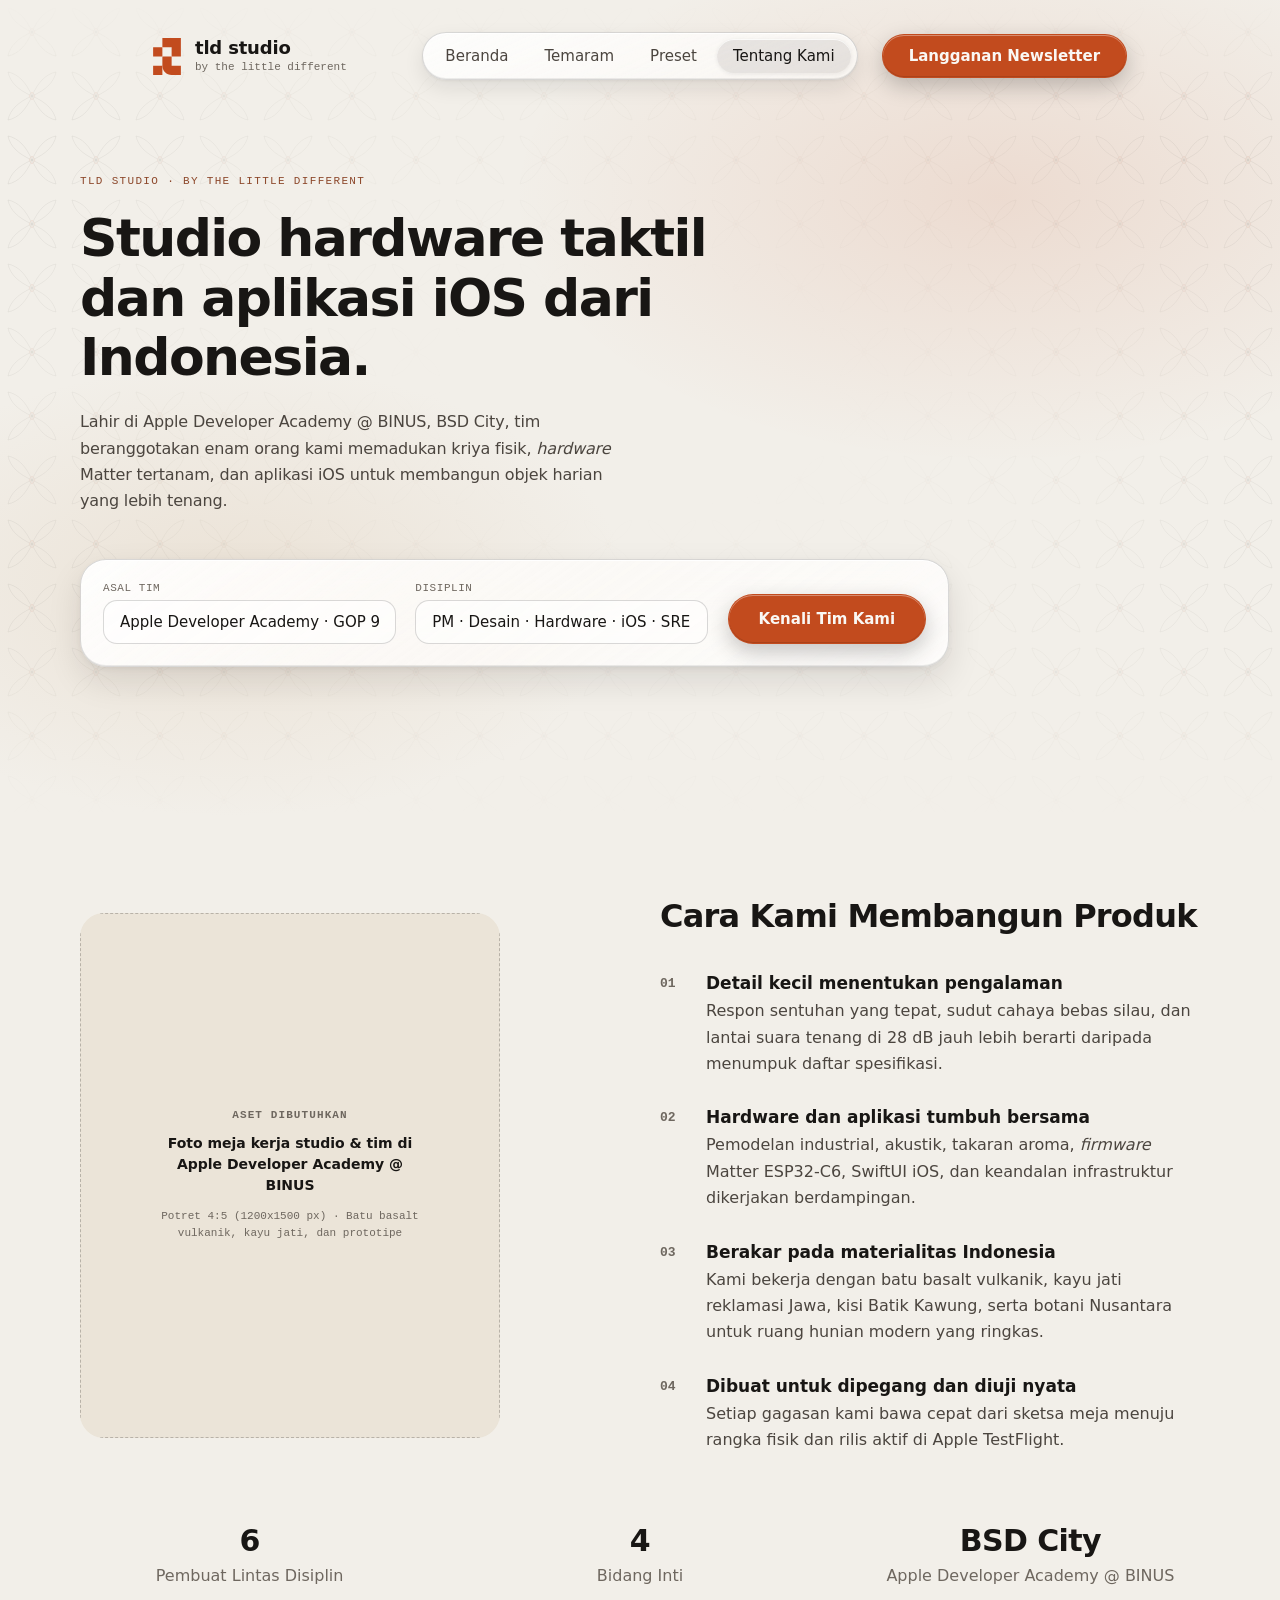
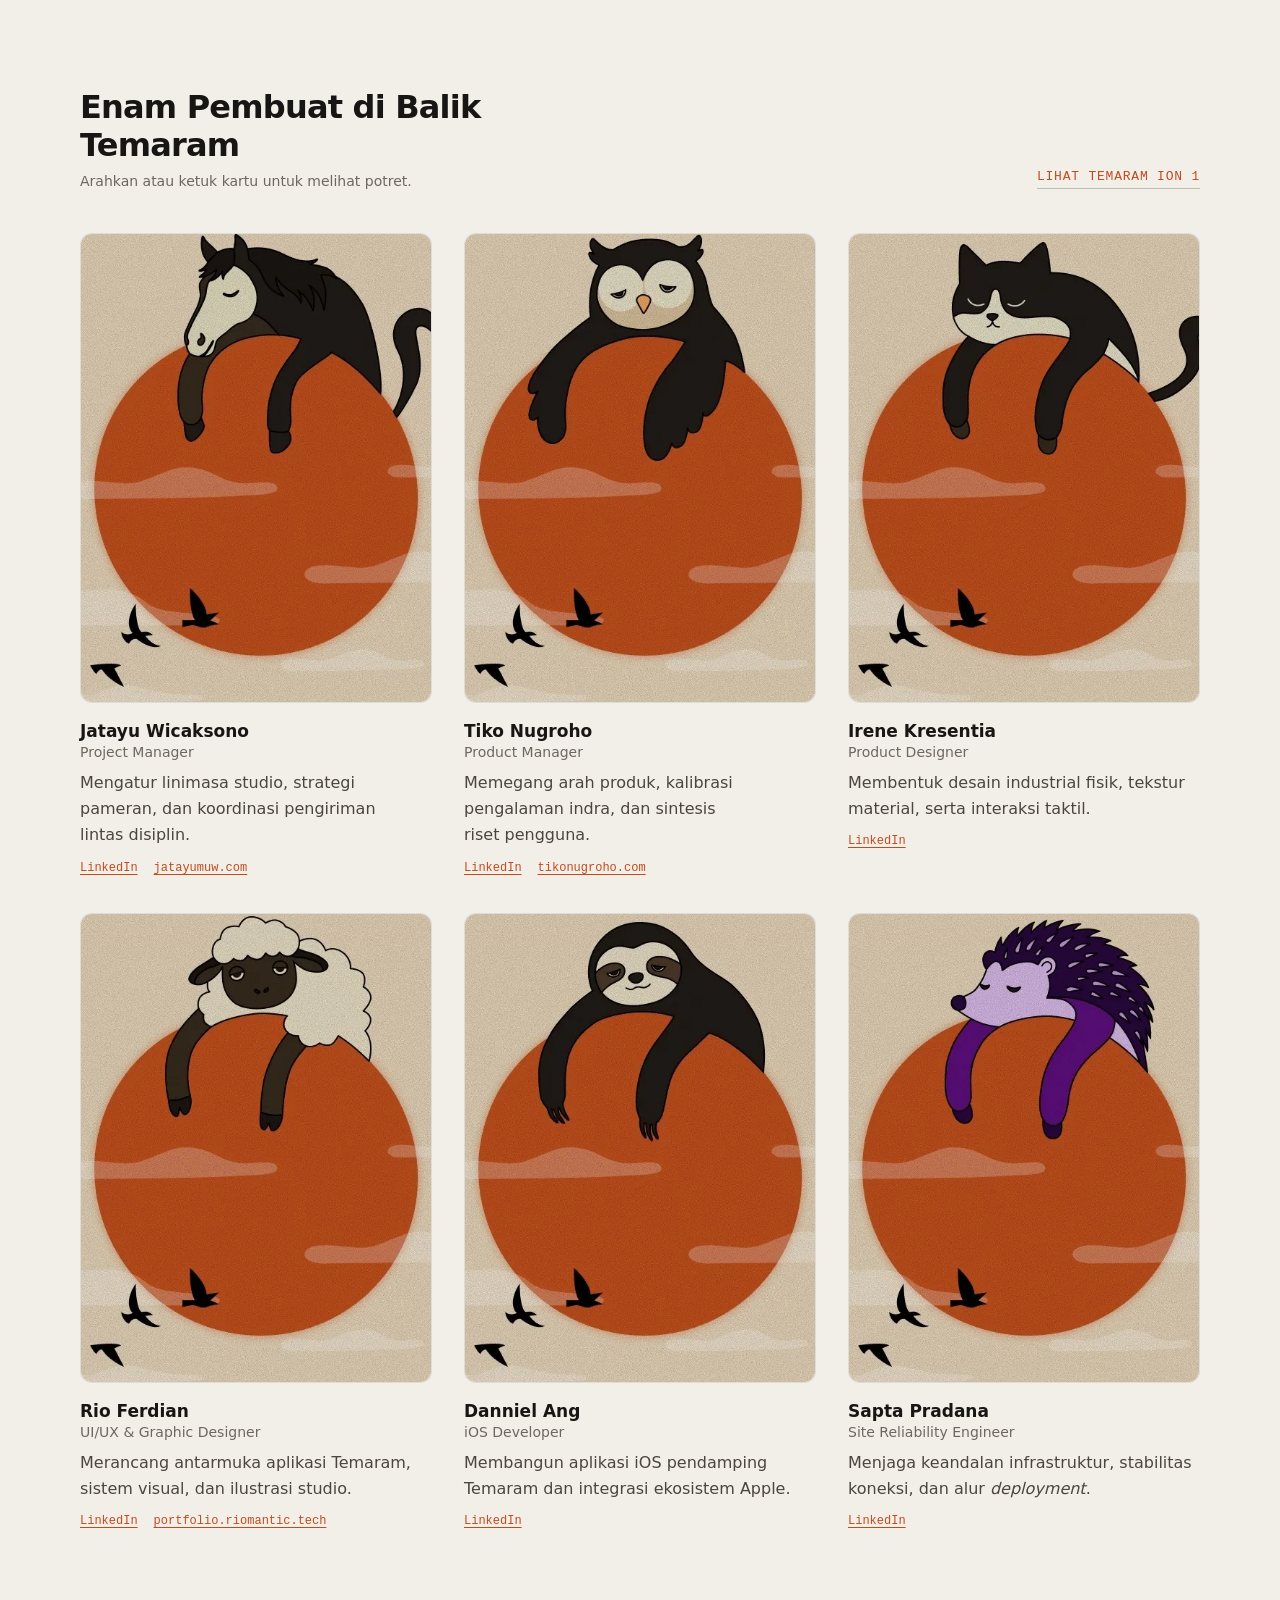
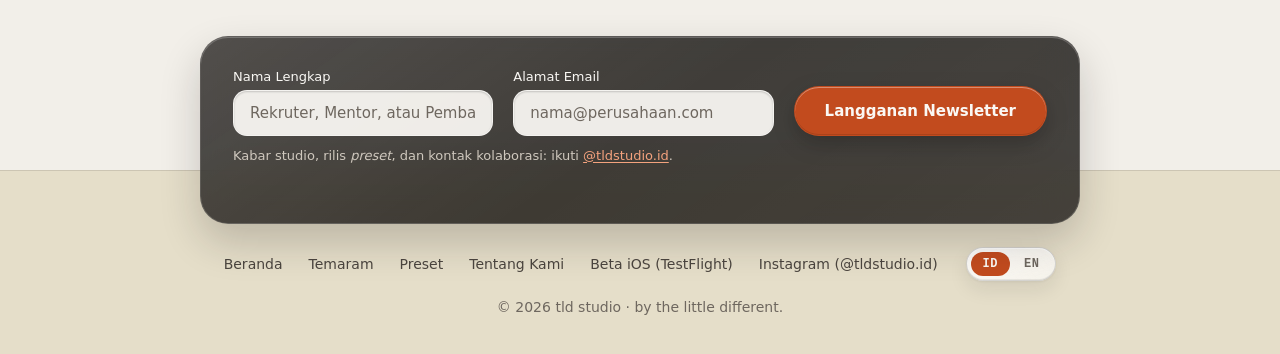
==== about.html @ e90ce7b5 "Optimize WebP assets, defer/lazy-load scripts, and slim dist" ====
<!DOCTYPE html>
<html lang="id">
<head>
  <meta charset="UTF-8">
  <meta name="viewport" content="width=device-width, initial-scale=1.0">
  <title>Tentang tld studio | by the little different</title>
  <meta name="description" content="Kenali enam pembuat lintas disiplin di balik tld studio dan Temaram ION 1 dari Apple Developer Academy @ BINUS, BSD City.">
  <meta name="theme-color" content="#F2EFE9">
  <link rel="icon" type="image/svg+xml" href="assets/favicon.svg">
  <meta property="og:type" content="website">
  <meta property="og:title" content="Tentang tld studio | by the little different">
  <meta property="og:description" content="Studio hardware taktil dan aplikasi iOS dari Indonesia yang memadukan kriya fisik dan perangkat Matter tertanam.">
  <meta property="og:image" content="https://tldstudio.id/assets/hero-desk-night.jpg">
  <meta name="twitter:card" content="summary_large_image">
  <link rel="stylesheet" href="styles.css">
</head>
<body class="theme-studio" data-page="about" data-i18n-title="meta.title.about">
  <a class="skip-link" href="#main-content" data-i18n="nav.skip">Langsung ke konten</a>
  <header class="site-hero">
    <nav class="site-nav" data-site-nav aria-label="Navigasi utama">
      <a href="index.html" class="brand-lockup">
        <svg class="brand-mark-svg" viewBox="0 0 36 48" width="28" height="37" fill="currentColor" aria-hidden="true">
          <path d="M12 0h24v24H24V12H12V0Z"/>
          <rect x="0" y="12" width="12" height="12"/>
          <rect x="0" y="36" width="12" height="12"/>
          <path d="M12 24h12v12h12v12H24c-6.627 0-12-5.373-12-12V24Z"/>
        </svg>
        <span class="brand-text">
          <span class="brand-name">tld studio</span>
          <span class="brand-sub">by the little different</span>
        </span>
      </a>

      <ul id="primary-menu" class="nav-links">
        <li><a href="index.html" data-i18n="nav.home">Beranda</a></li>
        <li><a href="temaram.html" data-i18n="nav.temaram">Temaram</a></li>
        <li><a href="presets.html" data-i18n="nav.presets">Preset</a></li>
        <li><a href="about.html" class="is-active" aria-current="page" data-i18n="nav.about">Tentang Kami</a></li>
        <li class="nav-mobile-extras">
          <a href="#newsletter" class="btn-cta" data-i18n="nav.cta">Langganan Newsletter</a>
          <div class="lang-switch" role="group" aria-label="Language switcher">
            <button type="button" class="lang-btn" data-lang-btn="id" aria-pressed="true">ID</button>
            <button type="button" class="lang-btn" data-lang-btn="en" aria-pressed="false">EN</button>
          </div>
        </li>
      </ul>

      <div class="nav-right">
        <button type="button" class="nav-toggle" data-nav-toggle aria-expanded="false" aria-controls="primary-menu" data-i18n="nav.menu">Menu</button>
        <a href="#newsletter" class="btn-cta nav-cta" data-i18n="nav.cta">Langganan Newsletter</a>
      </div>
    </nav>

    <section class="hero-body">
      <div class="hero-kicker-row">
        <span class="eyebrow-pill" data-i18n="about.eyebrow">TLD STUDIO · BY THE LITTLE DIFFERENT</span>
      </div>
      <h1 class="hero-title" data-i18n="about.heroTitle">Studio hardware taktil dan aplikasi iOS dari Indonesia.</h1>
      <p class="hero-lead" data-i18n-html="about.heroLeadHtml">Lahir di Apple Developer Academy @ BINUS, BSD City, tim beranggotakan enam orang kami memadukan kriya fisik, <em>hardware</em> Matter tertanam, dan aplikasi iOS untuk membangun objek harian yang lebih tenang.</p>

      <div class="floating-bar" aria-label="Ringkasan asal tim studio">
        <div class="floating-slot">
          <span class="slot-label" data-i18n="about.slot1Label">Asal Tim</span>
          <div class="slot-box" data-i18n="about.slot1Value">Apple Developer Academy · GOP 9</div>
        </div>
        <div class="floating-slot">
          <span class="slot-label" data-i18n="about.slot2Label">Disiplin</span>
          <div class="slot-box" data-i18n="about.slot2Value">PM · Desain · Hardware · iOS · SRE</div>
        </div>
        <a href="#team" class="btn-cta btn-cta-lg" data-i18n="about.heroCta">Kenali Tim Kami</a>
      </div>
    </section>
  </header>

  <main id="main-content" tabindex="-1">
    <section id="studio-story" class="features-section">
      <div class="features-inner">
        <div class="feature-media">
          <div class="feature-frame">
            <div class="asset-slot">
              <span class="asset-badge" data-i18n="asset.neededBadge">ASET DIBUTUHKAN</span>
              <p class="asset-title" data-i18n="asset.aboutStudioTitle">Foto meja kerja studio &amp; tim di Apple Developer Academy @ BINUS</p>
              <p class="asset-spec" data-i18n="asset.aboutStudioSpec">Potret 4:5 (1200x1500 px) · Batu basalt vulkanik, kayu jati, dan prototipe</p>
            </div>
          </div>
        </div>

        <div class="feature-list">
          <h2 class="section-heading" data-i18n="about.storyHeading">Cara Kami Membangun Produk</h2>
          <div class="numbered-list">
            <div class="numbered-item">
              <div class="item-num">01</div>
              <div class="item-copy">
                <h3 data-i18n="about.num1Title">Detail kecil menentukan pengalaman</h3>
                <p data-i18n-html="about.num1BodyHtml">Respon sentuhan yang tepat, sudut cahaya bebas silau, dan lantai suara tenang di 28&nbsp;dB jauh lebih berarti daripada menumpuk daftar spesifikasi.</p>
              </div>
            </div>

            <div class="numbered-item">
              <div class="item-num">02</div>
              <div class="item-copy">
                <h3 data-i18n="about.num2Title">Hardware dan aplikasi tumbuh bersama</h3>
                <p data-i18n-html="about.num2BodyHtml">Pemodelan industrial, akustik, takaran aroma, <em>firmware</em> Matter ESP32-C6, SwiftUI iOS, dan keandalan infrastruktur dikerjakan berdampingan.</p>
              </div>
            </div>

            <div class="numbered-item">
              <div class="item-num">03</div>
              <div class="item-copy">
                <h3 data-i18n="about.num3Title">Berakar pada materialitas Indonesia</h3>
                <p data-i18n="about.num3Body">Kami bekerja dengan batu basalt vulkanik, kayu jati reklamasi Jawa, kisi Batik Kawung, serta botani Nusantara untuk ruang hunian modern yang ringkas.</p>
              </div>
            </div>

            <div class="numbered-item">
              <div class="item-num">04</div>
              <div class="item-copy">
                <h3 data-i18n="about.num4Title">Dibuat untuk dipegang dan diuji nyata</h3>
                <p data-i18n-html="about.num4BodyHtml">Setiap gagasan kami bawa cepat dari sketsa meja menuju rangka fisik dan rilis aktif di Apple TestFlight.</p>
              </div>
            </div>
          </div>
        </div>
      </div>

      <div class="stats-strip" aria-label="Komposisi studio">
        <div class="stat-item">
          <p class="stat-value" data-i18n="about.stat1Value">6</p>
          <p class="stat-label" data-i18n="about.stat1Label">Pembuat Lintas Disiplin</p>
        </div>
        <div class="stat-item">
          <p class="stat-value" data-i18n="about.stat2Value">4</p>
          <p class="stat-label" data-i18n="about.stat2Label">Bidang Inti</p>
        </div>
        <div class="stat-item">
          <p class="stat-value" data-i18n="about.stat3Value">BSD City</p>
          <p class="stat-label" data-i18n="about.stat3Label">Apple Developer Academy @ BINUS</p>
        </div>
      </div>
    </section>

    <section id="team" class="team-section">
      <div class="section-header">
        <div>
          <h2 class="section-heading" data-i18n="about.teamHeading">Enam Pembuat di Balik Temaram</h2>
          <p class="section-sub" data-i18n="about.teamSub">Arahkan atau ketuk kartu untuk melihat potret.</p>
        </div>
        <a href="temaram.html" class="section-action" data-i18n="about.teamAction">Lihat Temaram ION 1</a>
      </div>

      <div class="team-grid">
        <article class="hi-card maker-card" data-maker-card>
          <div class="card-media maker-media" tabindex="0" role="button" aria-label="Jatayu Wicaksono portrait toggle">
            <img class="maker-animal" src="assets/team-jatayu-animal-w.webp" alt="Ilustrasi kuda tidur untuk Jatayu Wicaksono" width="532" height="646" loading="lazy" decoding="async">
            <img class="maker-portrait" src="assets/team-jatayu-portrait-w.webp" alt="Potret ilustrasi Jatayu Wicaksono" width="532" height="747" loading="lazy" decoding="async">
          </div>
          <div class="card-meta">
            <div>
              <h3 class="card-title">Jatayu Wicaksono</h3>
              <p class="card-subtitle" data-i18n="about.maker1Role">Project Manager</p>
            </div>
          </div>
          <p class="card-desc" data-i18n="about.maker1Desc">Mengatur linimasa studio, strategi pameran, dan koordinasi pengiriman lintas disiplin.</p>
          <div class="card-links">
            <a href="https://linkedin.com/in/jatayumuw" target="_blank" rel="noopener noreferrer">LinkedIn</a>
            <a href="https://jatayumuw.com" target="_blank" rel="noopener noreferrer">jatayumuw.com</a>
          </div>
        </article>

        <article class="hi-card maker-card" data-maker-card>
          <div class="card-media maker-media" tabindex="0" role="button" aria-label="Tiko Nugroho portrait toggle">
            <img class="maker-animal" src="assets/team-tiko-animal-w.webp" alt="Ilustrasi burung hantu tidur untuk Tiko Nugroho" width="532" height="646" loading="lazy" decoding="async">
            <img class="maker-portrait" src="assets/team-tiko-portrait-w.webp" alt="Potret ilustrasi Tiko Nugroho" width="532" height="747" loading="lazy" decoding="async">
          </div>
          <div class="card-meta">
            <div>
              <h3 class="card-title">Tiko Nugroho</h3>
              <p class="card-subtitle" data-i18n="about.maker2Role">Product Manager</p>
            </div>
          </div>
          <p class="card-desc" data-i18n="about.maker2Desc">Memegang arah produk, kalibrasi pengalaman indra, dan sintesis riset pengguna.</p>
          <div class="card-links">
            <a href="https://linkedin.com/in/tiko-nugroho" target="_blank" rel="noopener noreferrer">LinkedIn</a>
            <a href="https://tikonugroho.com" target="_blank" rel="noopener noreferrer">tikonugroho.com</a>
          </div>
        </article>

        <article class="hi-card maker-card" data-maker-card>
          <div class="card-media maker-media" tabindex="0" role="button" aria-label="Irene Kresentia portrait toggle">
            <img class="maker-animal" src="assets/team-irene-animal-w.webp" alt="Ilustrasi kucing tidur untuk Irene Kresentia" width="532" height="646" loading="lazy" decoding="async">
            <img class="maker-portrait" src="assets/team-irene-portrait-w.webp" alt="Potret ilustrasi Irene Kresentia" width="532" height="747" loading="lazy" decoding="async">
          </div>
          <div class="card-meta">
            <div>
              <h3 class="card-title">Irene Kresentia</h3>
              <p class="card-subtitle" data-i18n="about.maker3Role">Product Designer</p>
            </div>
          </div>
          <p class="card-desc" data-i18n="about.maker3Desc">Membentuk desain industrial fisik, tekstur material, serta interaksi taktil.</p>
          <div class="card-links">
            <a href="https://www.linkedin.com/in/irenekresentia/" target="_blank" rel="noopener noreferrer">LinkedIn</a>
          </div>
        </article>

        <article class="hi-card maker-card" data-maker-card>
          <div class="card-media maker-media" tabindex="0" role="button" aria-label="Rio Ferdian portrait toggle">
            <img class="maker-animal" src="assets/team-rio-animal-w.webp" alt="Ilustrasi domba tidur untuk Rio Ferdian" width="532" height="646" loading="lazy" decoding="async">
            <img class="maker-portrait" src="assets/team-rio-portrait-w.webp" alt="Potret ilustrasi Rio Ferdian" width="532" height="747" loading="lazy" decoding="async">
          </div>
          <div class="card-meta">
            <div>
              <h3 class="card-title">Rio Ferdian</h3>
              <p class="card-subtitle" data-i18n="about.maker4Role">UI/UX &amp; Graphic Designer</p>
            </div>
          </div>
          <p class="card-desc" data-i18n="about.maker4Desc">Merancang antarmuka aplikasi Temaram, sistem visual, dan ilustrasi studio.</p>
          <div class="card-links">
            <a href="https://linkedin.com/in/rioardiferdian" target="_blank" rel="noopener noreferrer">LinkedIn</a>
            <a href="https://portfolio.riomantic.tech" target="_blank" rel="noopener noreferrer">portfolio.riomantic.tech</a>
          </div>
        </article>

        <article class="hi-card maker-card" data-maker-card>
          <div class="card-media maker-media" tabindex="0" role="button" aria-label="Danniel Ang portrait toggle">
            <img class="maker-animal" src="assets/team-danniel-animal-w.webp" alt="Ilustrasi sloth tidur untuk Danniel Ang" width="532" height="646" loading="lazy" decoding="async">
            <img class="maker-portrait" src="assets/team-danniel-portrait-w.webp" alt="Potret ilustrasi Danniel Ang" width="532" height="747" loading="lazy" decoding="async">
          </div>
          <div class="card-meta">
            <div>
              <h3 class="card-title">Danniel Ang</h3>
              <p class="card-subtitle" data-i18n="about.maker5Role">iOS Developer</p>
            </div>
          </div>
          <p class="card-desc" data-i18n="about.maker5Desc">Membangun aplikasi iOS pendamping Temaram dan integrasi ekosistem Apple.</p>
          <div class="card-links">
            <a href="https://www.linkedin.com/in/danniel-ang-47684b277/" target="_blank" rel="noopener noreferrer">LinkedIn</a>
          </div>
        </article>

        <article class="hi-card maker-card" data-maker-card>
          <div class="card-media maker-media" tabindex="0" role="button" aria-label="Sapta Pradana portrait toggle">
            <img class="maker-animal" src="assets/team-sapta-animal-w.webp" alt="Ilustrasi landak tidur untuk Sapta Pradana" width="532" height="646" loading="lazy" decoding="async">
            <img class="maker-portrait" src="assets/team-sapta-portrait-w.webp" alt="Potret ilustrasi Sapta Pradana" width="532" height="747" loading="lazy" decoding="async">
          </div>
          <div class="card-meta">
            <div>
              <h3 class="card-title">Sapta Pradana</h3>
              <p class="card-subtitle" data-i18n="about.maker6Role">Site Reliability Engineer</p>
            </div>
          </div>
          <p class="card-desc" data-i18n-html="about.maker6DescHtml">Menjaga keandalan infrastruktur, stabilitas koneksi, dan alur <em>deployment</em>.</p>
          <div class="card-links">
            <a href="https://www.linkedin.com/in/saptapradana/" target="_blank" rel="noopener noreferrer">LinkedIn</a>
          </div>
        </article>
      </div>
    </section>
  </main>

  <footer id="newsletter" class="site-footer">
    <div class="footer-float-wrap">
      <div class="footer-form-card">
        <form class="footer-form" data-newsletter-form>
          <div class="form-field">
            <label for="about-fullname" data-i18n="footer.nameLabel">Nama Lengkap</label>
            <input type="text" id="about-fullname" name="fullname" placeholder="Rekruter, Mentor, atau Pembaca" data-i18n-placeholder="footer.studioNamePlaceholder" autocomplete="name">
          </div>
          <div class="form-field">
            <label for="about-email" data-i18n="footer.emailLabel">Alamat Email</label>
            <input type="email" id="about-email" name="email" placeholder="nama@perusahaan.com" data-i18n-placeholder="footer.studioEmailPlaceholder" autocomplete="email">
          </div>
          <button type="submit" class="btn-cta footer-submit" data-i18n="footer.submitNewsletter">Langganan Newsletter</button>
        </form>
        <p class="form-note" data-i18n-html="footer.noteStudioHtml">Kabar studio, rilis <em>preset</em>, dan kontak kolaborasi: ikuti <a href="https://www.instagram.com/tldstudio.id/" target="_blank" rel="noopener noreferrer">@tldstudio.id</a>.</p>
        <p class="form-status" data-form-status role="status" aria-live="polite"></p>
      </div>
    </div>

    <div class="footer-base">
      <div class="footer-utility">
        <ul class="footer-links">
          <li><a href="index.html" data-i18n="footer.linkHome">Beranda</a></li>
          <li><a href="temaram.html" data-i18n="footer.linkTemaram">Temaram</a></li>
          <li><a href="presets.html" data-i18n="footer.linkPresets">Preset</a></li>
          <li><a href="about.html" data-i18n="footer.linkAbout">Tentang Kami</a></li>
          <li><a href="https://testflight.apple.com/join/dyy841pX" target="_blank" rel="noopener noreferrer" data-i18n="footer.linkBeta">Beta iOS (TestFlight)</a></li>
          <li><a href="https://www.instagram.com/tldstudio.id/" target="_blank" rel="noopener noreferrer" data-i18n="footer.linkIg">Instagram (@tldstudio.id)</a></li>
        </ul>
        <div class="lang-switch" role="group" aria-label="Language switcher">
          <button type="button" class="lang-btn" data-lang-btn="id" aria-pressed="true">ID</button>
          <button type="button" class="lang-btn" data-lang-btn="en" aria-pressed="false">EN</button>
        </div>
      </div>
      <p class="footer-copy" data-i18n="footer.copy">&copy; 2026 tld studio &middot; by the little different.</p>
    </div>
  </footer>

  <script src="i18n.js" defer></script>
  <script src="main.js" defer></script>
</body>
</html>
---- styles.css ----
:root {
  --font-sans: -apple-system, BlinkMacSystemFont, 'SF Pro Text', 'SF Pro', system-ui, 'Helvetica Neue', 'Segoe UI', sans-serif;
  --font-display: -apple-system, BlinkMacSystemFont, 'SF Pro Display', 'SF Pro', system-ui, 'Helvetica Neue', 'Segoe UI', sans-serif;
  --font-mono: ui-monospace, 'SF Mono', SFMono-Regular, Menlo, Monaco, Consolas, monospace;
  --gutter: clamp(20px, 6.25vw, 90px);
  --section-gap: clamp(56px, 6.5vw, 96px);
  --block-gap: clamp(28px, 3.5vw, 48px);
  /* Standardized pointed 4-lobe Batik Kawung SVG tile with center diamond isen-isen */
  --kawung-tile-dark: url("data:image/svg+xml,%3Csvg xmlns='http://www.w3.org/2000/svg' width='64' height='64' viewBox='0 0 64 64'%3E%3Cg fill='none' stroke='%239987EF' stroke-opacity='0.09' stroke-width='1'%3E%3Cpath d='M32 32 C38 18 46 10 56 8 C54 18 46 26 32 32 Z'/%3E%3Cpath d='M32 32 C18 26 10 18 8 8 C18 10 26 18 32 32 Z'/%3E%3Cpath d='M32 32 C26 46 18 54 8 56 C10 46 18 38 32 32 Z'/%3E%3Cpath d='M32 32 C46 38 54 46 56 56 C46 54 38 46 32 32 Z'/%3E%3Cpath stroke='%23E08A3C' stroke-opacity='0.13' d='M32 28 L35 32 L32 36 L29 32 Z'/%3E%3C/g%3E%3C/svg%3E");
  --kawung-tile-paper: url("data:image/svg+xml,%3Csvg xmlns='http://www.w3.org/2000/svg' width='64' height='64' viewBox='0 0 64 64'%3E%3Cg fill='none' stroke='%23181614' stroke-opacity='0.07' stroke-width='1'%3E%3Cpath d='M32 32 C38 18 46 10 56 8 C54 18 46 26 32 32 Z'/%3E%3Cpath d='M32 32 C18 26 10 18 8 8 C18 10 26 18 32 32 Z'/%3E%3Cpath d='M32 32 C26 46 18 54 8 56 C10 46 18 38 32 32 Z'/%3E%3Cpath d='M32 32 C46 38 54 46 56 56 C46 54 38 46 32 32 Z'/%3E%3Cpath stroke='%23C24B1E' stroke-opacity='0.11' d='M32 28 L35 32 L32 36 L29 32 Z'/%3E%3C/g%3E%3C/svg%3E");
  --select-chevron-dark: url("data:image/svg+xml,%3Csvg xmlns='http://www.w3.org/2000/svg' width='16' height='16' viewBox='0 0 16 16' fill='none'%3E%3Cpath d='M4 6l4 4 4-4' stroke='%23B5B1AC' stroke-width='1.5' stroke-linecap='round' stroke-linejoin='round'/%3E%3C/svg%3E");
}

body.theme-night {
  --bg-page: #0F1117;
  --bg-elevated: #161822;
  --bg-subtle: #13151E;
  --bg-card: #1C1F2B;
  --bg-footer-base: #0B0D12;
  --bg-slot-fill: #12141C;
  --border-hairline: rgba(240, 230, 220, 0.10);
  --border-strong: rgba(240, 230, 220, 0.20);
  --ink-primary: #F0E6DC;
  --ink-secondary: #B5B1AC;
  --ink-muted: #8A8785;
  --accent: #9987EF;
  --accent-hover: #AEA0F0;
  --accent-ink: #0F1117;
  --accent-tint: #181333;
  --amber: #E08A3C;
  --amber-ink: #14100E;
  --kawung-tile: var(--kawung-tile-dark);
  --glass-bg: linear-gradient(145deg, rgba(255, 255, 255, 0.085) 0%, rgba(255, 255, 255, 0.025) 50%, rgba(255, 255, 255, 0.055) 100%), rgba(22, 24, 34, 0.62);
  --glass-bg-card: linear-gradient(145deg, rgba(255, 255, 255, 0.09) 0%, rgba(255, 255, 255, 0.025) 50%, rgba(255, 255, 255, 0.055) 100%), rgba(22, 24, 34, 0.70);
  --glass-bg-subtle: linear-gradient(155deg, rgba(255, 255, 255, 0.075) 0%, rgba(255, 255, 255, 0.02) 100%), rgba(18, 20, 28, 0.54);
  --glass-well-bg: rgba(255, 255, 255, 0.055);
  --glass-active-pill: rgba(255, 255, 255, 0.13);
  --glass-border: rgba(255, 255, 255, 0.15);
  --glass-border-strong: rgba(255, 255, 255, 0.24);
  --glass-shadow: 0 16px 38px rgba(0, 0, 0, 0.34), inset 0 1px 0 rgba(255, 255, 255, 0.24), inset 0 -1px 0 rgba(255, 255, 255, 0.06);
  --glass-pill-shadow: 0 8px 22px rgba(0, 0, 0, 0.24), inset 0 1px 0 rgba(255, 255, 255, 0.26), inset 0 -1px 0 rgba(255, 255, 255, 0.06);
  --glass-blur: blur(22px) saturate(180%);
}

body.theme-studio {
  --bg-page: #F2EFE9;
  --bg-elevated: #FAF8F4;
  --bg-subtle: #E9E3D8;
  --bg-card: #FAF8F4;
  --bg-footer-base: #E5DEC9;
  --bg-slot-fill: #EBE4D8;
  --border-hairline: rgba(24, 22, 20, 0.12);
  --border-strong: rgba(24, 22, 20, 0.24);
  --ink-primary: #181614;
  --ink-secondary: #4B453F;
  --ink-muted: #6E675F;
  --accent: #C24B1E;
  --accent-hover: #A63D16;
  --accent-ink: #FAF8F4;
  --accent-tint: rgba(194, 75, 30, 0.10);
  --amber: #C24B1E;
  --amber-ink: #FAF8F4;
  --kawung-tile: var(--kawung-tile-paper);
  --glass-bg: linear-gradient(145deg, rgba(255, 255, 255, 0.86) 0%, rgba(255, 255, 255, 0.44) 55%, rgba(255, 255, 255, 0.68) 100%), rgba(250, 248, 244, 0.64);
  --glass-bg-card: linear-gradient(145deg, rgba(255, 255, 255, 0.11) 0%, rgba(255, 255, 255, 0.02) 50%, rgba(255, 255, 255, 0.055) 100%), rgba(24, 22, 20, 0.84);
  --glass-bg-subtle: linear-gradient(155deg, rgba(255, 255, 255, 0.82) 0%, rgba(255, 255, 255, 0.42) 100%), rgba(246, 243, 237, 0.62);
  --glass-well-bg: rgba(255, 255, 255, 0.56);
  --glass-active-pill: rgba(24, 22, 20, 0.085);
  --glass-border: rgba(24, 22, 20, 0.16);
  --glass-border-strong: rgba(24, 22, 20, 0.22);
  --glass-shadow: 0 14px 34px rgba(24, 22, 20, 0.11), 0 2px 6px rgba(24, 22, 20, 0.06), inset 0 1px 0 rgba(255, 255, 255, 0.96), inset 0 -1px 0 rgba(24, 22, 20, 0.08);
  --glass-pill-shadow: 0 8px 20px rgba(24, 22, 20, 0.09), 0 1px 3px rgba(24, 22, 20, 0.06), inset 0 1px 0 rgba(255, 255, 255, 0.94), inset 0 -1px 0 rgba(24, 22, 20, 0.07);
  --glass-blur: blur(22px) saturate(170%);
}

body.theme-night[data-page="presets"] {
  --bg-page: #0B0B0D;
  --bg-elevated: #121215;
  --bg-subtle: #0B0B0D;
  --bg-card: #141418;
  --bg-footer-base: #0B0B0D;
  --bg-slot-fill: #141418;
  --border-hairline: rgba(239, 232, 222, 0.09);
  --border-strong: rgba(239, 232, 222, 0.18);
  --ink-primary: #F2ECE4;
  --ink-secondary: #A9A39A;
  --ink-muted: #76716A;
  --accent: #EFE8DE;
  --accent-hover: #DFD5C7;
  --accent-ink: #0B0B0D;
  --accent-tint: rgba(239, 232, 222, 0.06);
  --amber: #E09648;
  --glass-bg: linear-gradient(145deg, rgba(255, 255, 255, 0.075) 0%, rgba(255, 255, 255, 0.02) 50%, rgba(255, 255, 255, 0.045) 100%), rgba(18, 18, 21, 0.60);
  --glass-bg-card: linear-gradient(145deg, rgba(255, 255, 255, 0.08) 0%, rgba(255, 255, 255, 0.02) 50%, rgba(255, 255, 255, 0.045) 100%), rgba(18, 18, 21, 0.68);
  --glass-bg-subtle: linear-gradient(155deg, rgba(255, 255, 255, 0.065) 0%, rgba(255, 255, 255, 0.015) 100%), rgba(20, 20, 24, 0.54);
  --glass-well-bg: rgba(255, 255, 255, 0.05);
  --glass-active-pill: rgba(239, 232, 222, 0.13);
  --glass-border: rgba(239, 232, 222, 0.15);
  --glass-border-strong: rgba(239, 232, 222, 0.24);
}

*,
*::before,
*::after {
  box-sizing: border-box;
}

html {
  scroll-behavior: smooth;
}

body {
  margin: 0;
  font-family: var(--font-sans);
  color: var(--ink-primary);
  background-color: var(--bg-page);
  -webkit-font-smoothing: antialiased;
  overflow-x: hidden;
}

a {
  color: inherit;
}

img {
  max-width: 100%;
  display: block;
}

.sr-only {
  position: absolute;
  width: 1px;
  height: 1px;
  padding: 0;
  margin: -1px;
  overflow: hidden;
  clip: rect(0, 0, 0, 0);
  white-space: nowrap;
  border: 0;
}

.skip-link {
  position: fixed;
  left: -9999px;
  top: 14px;
  z-index: 100;
  padding: 12px 20px;
  border-radius: 999px;
  background: var(--accent);
  color: var(--accent-ink);
  font-size: 14px;
  font-weight: 600;
  text-decoration: none;
  box-shadow: 0 8px 24px rgba(0, 0, 0, 0.35);
}

.skip-link:focus-visible {
  left: 14px;
}

a:focus-visible,
button:focus-visible,
input:focus-visible,
select:focus-visible,
[tabindex="0"]:focus-visible {
  outline: 2px solid var(--accent);
  outline-offset: 3px;
}

main:focus {
  outline: none;
}

.maker-media:focus-visible {
  outline: 2px solid var(--accent);
  outline-offset: 4px;
}

.bridge-card.is-studio-register a:focus-visible,
body.theme-night:not([data-page="presets"]) .footer-base a:focus-visible,
body.theme-night:not([data-page="presets"]) .footer-base button:focus-visible,
body.theme-night:not([data-page="presets"]) .footer-form-card button:focus-visible {
  outline-color: #C24B1E;
}

/* Header & Hero */
.site-hero {
  position: relative;
  width: 100%;
  min-height: min(100svh, 900px);
  display: flex;
  flex-direction: column;
  padding-bottom: clamp(48px, 6vw, 76px);
  background-color: var(--bg-page);
  color: var(--ink-primary);
  overflow: hidden;
}

body.theme-night[data-page="home"] .site-hero {
  background-image:
    linear-gradient(to bottom, rgba(15, 17, 23, 0) 68%, var(--bg-page) 100%),
    linear-gradient(100deg, rgba(15, 17, 23, 0.96) 0%, rgba(15, 17, 23, 0.86) 46%, rgba(15, 17, 23, 0.56) 100%),
    url('assets/hero-desk-night-w.webp');
  background-size: cover, cover, cover;
  background-position: center, center, center;
}

body.theme-night[data-page="temaram"] .site-hero {
  background-image: radial-gradient(ellipse at 78% 48%, rgba(224, 138, 60, 0.16), transparent 54%);
  background-size: cover;
  background-position: center;
}

body.theme-studio .site-hero {
  min-height: min(92svh, 820px);
  background-color: var(--bg-page);
  background-image:
    radial-gradient(ellipse 68% 58% at 78% 24%, rgba(194, 75, 30, 0.12), transparent 56%),
    radial-gradient(ellipse 52% 46% at 18% 72%, rgba(212, 184, 152, 0.24), transparent 60%);
  background-size: cover;
  background-position: center;
}

/* Standardized pointed Batik Kawung perimeter pattern restricted to heroes with dual center + vertical edge dissolve */
.site-hero::before {
  content: "";
  position: absolute;
  inset: 0;
  background-image: var(--kawung-tile);
  background-repeat: repeat;
  background-size: 64px 64px;
  pointer-events: none;
  z-index: 1;
  -webkit-mask-image:
    radial-gradient(
      ellipse 76% 72% at 50% 48%,
      rgba(0, 0, 0, 0) 18%,
      rgba(0, 0, 0, 0.30) 46%,
      rgba(0, 0, 0, 0.85) 76%,
      rgba(0, 0, 0, 1) 100%
    ),
    linear-gradient(
      to bottom,
      rgba(0, 0, 0, 0) 0%,
      rgba(0, 0, 0, 1) 16%,
      rgba(0, 0, 0, 1) 70%,
      rgba(0, 0, 0, 0) 100%
    );
  -webkit-mask-composite: source-in;
  mask-image:
    radial-gradient(
      ellipse 76% 72% at 50% 48%,
      rgba(0, 0, 0, 0) 18%,
      rgba(0, 0, 0, 0.30) 46%,
      rgba(0, 0, 0, 0.85) 76%,
      rgba(0, 0, 0, 1) 100%
    ),
    linear-gradient(
      to bottom,
      rgba(0, 0, 0, 0) 0%,
      rgba(0, 0, 0, 1) 16%,
      rgba(0, 0, 0, 1) 70%,
      rgba(0, 0, 0, 0) 100%
    );
  mask-composite: intersect;
}

/* 3-Column Centered Desktop Navbar (Logo Left | Links Center | Subscribe Right) */
.site-nav {
  max-width: 1440px;
  margin: 0 auto;
  padding: clamp(20px, 2.5vw, 36px) var(--gutter) 0;
  display: grid;
  grid-template-columns: 1fr auto 1fr;
  align-items: center;
  gap: 24px;
  position: relative;
  z-index: 4;
}

.brand-lockup {
  justify-self: start;
  display: inline-flex;
  align-items: center;
  gap: 14px;
  text-decoration: none;
}

.brand-mark-svg {
  display: block;
  width: 28px;
  height: 37px;
  color: #C24B1E;
  flex-shrink: 0;
}

.brand-text {
  display: flex;
  flex-direction: column;
  line-height: 1.15;
}

.brand-name {
  font-size: 18px;
  font-weight: 700;
  letter-spacing: -0.01em;
  color: var(--ink-primary);
}

.brand-sub {
  font-family: var(--font-mono);
  font-size: 11px;
  color: var(--ink-muted);
  margin-top: 2px;
}

.nav-links {
  justify-self: center;
  list-style: none;
  margin: 0;
  padding: 6px;
  display: flex;
  align-items: center;
  gap: 4px;
  font-size: 15px;
  font-weight: 500;
  color: var(--ink-secondary);
  background: var(--glass-bg-subtle);
  -webkit-backdrop-filter: var(--glass-blur);
  backdrop-filter: var(--glass-blur);
  border: 1px solid var(--glass-border);
  border-radius: 999px;
  box-shadow: var(--glass-pill-shadow);
}

.nav-links a {
  display: inline-flex;
  align-items: center;
  text-decoration: none;
  padding: 8px 16px;
  border-radius: 999px;
  border-bottom: none;
  transition: color 0.2s ease, background-color 0.2s ease, box-shadow 0.2s ease;
  white-space: nowrap;
}

.nav-links a:hover,
.nav-links a:focus-visible {
  color: var(--ink-primary);
  background-color: rgba(255, 255, 255, 0.06);
}

body.theme-studio .nav-links a:hover,
body.theme-studio .nav-links a:focus-visible {
  background-color: rgba(24, 22, 20, 0.05);
}

.nav-links a.is-active {
  color: var(--ink-primary);
  background-color: var(--glass-active-pill);
  box-shadow: inset 0 1px 0 rgba(255, 255, 255, 0.24), 0 2px 8px rgba(0, 0, 0, 0.14);
}

body.theme-studio .nav-links a.is-active {
  box-shadow: inset 0 1px 0 rgba(255, 255, 255, 0.78), 0 1px 4px rgba(24, 22, 20, 0.08);
}

.nav-mobile-extras {
  display: none;
}

.nav-right {
  justify-self: end;
  display: flex;
  align-items: center;
  gap: 12px;
}

/* Segmented ID | EN Switch (lives in Footer + Mobile Drawer) */
.lang-switch {
  display: inline-flex;
  align-items: center;
  background: var(--glass-bg-subtle);
  -webkit-backdrop-filter: var(--glass-blur);
  backdrop-filter: var(--glass-blur);
  border: 1px solid var(--glass-border);
  border-radius: 999px;
  padding: 4px;
  gap: 2px;
  box-shadow: var(--glass-pill-shadow);
}

.lang-btn {
  appearance: none;
  border: none;
  background: transparent;
  color: var(--ink-muted);
  font-family: var(--font-mono);
  font-size: 12px;
  font-weight: 600;
  letter-spacing: 0.04em;
  padding: 5px 12px;
  border-radius: 999px;
  cursor: pointer;
  transition: background-color 0.2s ease, color 0.2s ease;
}

.lang-btn:hover,
.lang-btn:focus-visible {
  color: var(--ink-primary);
}

.lang-btn[aria-pressed="true"] {
  background-color: var(--accent);
  color: var(--accent-ink);
}

.btn-cta {
  display: inline-flex;
  align-items: center;
  justify-content: center;
  padding: 12px 26px;
  background-color: var(--accent);
  color: var(--accent-ink);
  border: 1px solid transparent;
  border-radius: 999px;
  font-family: var(--font-sans);
  font-size: 15px;
  font-weight: 600;
  text-decoration: none;
  cursor: pointer;
  white-space: nowrap;
  box-shadow: 0 8px 22px rgba(0, 0, 0, 0.22), inset 0 1px 0 rgba(255, 255, 255, 0.36), inset 0 -1px 0 rgba(0, 0, 0, 0.12);
  transition: background-color 0.2s ease, transform 0.2s ease, box-shadow 0.2s ease;
}

.btn-cta:hover,
.btn-cta:focus-visible {
  background-color: var(--accent-hover);
  transform: translateY(-1px);
  box-shadow: 0 10px 26px rgba(0, 0, 0, 0.28), inset 0 1px 0 rgba(255, 255, 255, 0.44), inset 0 -1px 0 rgba(0, 0, 0, 0.12);
}

.btn-cta-lg {
  padding: 14px 30px;
  min-height: 50px;
  font-size: 15px;
}

.nav-toggle {
  display: none;
  background: var(--glass-bg-subtle);
  -webkit-backdrop-filter: var(--glass-blur);
  backdrop-filter: var(--glass-blur);
  color: var(--ink-primary);
  border: 1px solid var(--glass-border);
  border-radius: 999px;
  padding: 9px 16px;
  font-family: var(--font-mono);
  font-size: 12px;
  font-weight: 600;
  cursor: pointer;
  box-shadow: var(--glass-pill-shadow);
}

.hero-body {
  width: 100%;
  max-width: 1440px;
  margin: auto;
  padding: clamp(32px, 4vw, 56px) var(--gutter) clamp(24px, 3vw, 48px);
  position: relative;
  z-index: 2;
}

.hero-kicker-row {
  display: inline-flex;
  align-items: center;
  gap: 10px;
  margin-bottom: 22px;
}

.hero-emblem {
  width: 28px;
  height: 28px;
  border-radius: 6px;
  object-fit: cover;
}

.eyebrow-pill {
  display: inline-block;
  font-family: var(--font-mono);
  font-size: 11px;
  font-weight: 500;
  letter-spacing: 0.12em;
  text-transform: uppercase;
  color: var(--ink-muted);
}

body.theme-studio .eyebrow-pill {
  color: #8C472A;
}

.hero-title {
  margin: 0;
  font-family: var(--font-display);
  font-size: clamp(34px, 4.4vw, 52px);
  font-weight: 600;
  line-height: 1.14;
  letter-spacing: -0.028em;
  max-width: 640px;
  color: var(--ink-primary);
}

body.theme-studio .hero-title {
  font-weight: 700;
  letter-spacing: -0.03em;
}

.hero-lead {
  margin: 22px 0 0;
  font-size: 16px;
  font-weight: 400;
  line-height: 1.65;
  letter-spacing: -0.01em;
  max-width: 540px;
  color: var(--ink-secondary);
  text-wrap: pretty;
}

.floating-bar {
  margin-top: clamp(32px, 3.5vw, 48px);
  background: var(--glass-bg);
  -webkit-backdrop-filter: var(--glass-blur);
  backdrop-filter: var(--glass-blur);
  border: 1px solid var(--glass-border);
  color: var(--ink-primary);
  padding: clamp(16px, 1.8vw, 22px);
  border-radius: 26px;
  width: fit-content;
  max-width: 100%;
  display: flex;
  align-items: flex-end;
  gap: clamp(12px, 1.5vw, 20px);
  box-shadow: var(--glass-shadow);
}

.floating-slot {
  min-width: 210px;
  flex: 1 1 200px;
  max-width: 100%;
}

.slot-label {
  display: block;
  font-family: var(--font-mono);
  font-size: 11px;
  font-weight: 500;
  letter-spacing: 0.05em;
  text-transform: uppercase;
  color: var(--ink-muted);
}

.slot-box,
.slot-select {
  margin-top: 6px;
  width: 100%;
  background-color: var(--glass-well-bg);
  border: 1px solid var(--glass-border);
  padding: 12px 16px;
  border-radius: 14px;
  font-family: var(--font-sans);
  font-size: 15px;
  font-weight: 500;
  color: var(--ink-primary);
  white-space: nowrap;
  box-shadow: inset 0 1px 0 rgba(255, 255, 255, 0.10);
}

.slot-select {
  -webkit-appearance: none;
  appearance: none;
  padding-right: 38px;
  background-image: var(--select-chevron-dark);
  background-repeat: no-repeat;
  background-position: right 12px center;
  cursor: pointer;
}

.slot-select:focus {
  outline: 2px solid var(--accent);
  outline-offset: 2px;
}

.slot-select option {
  background-color: #161822;
  color: #F0E6DC;
}

/* Preset Accent Dot */
.preset-swatch {
  width: 10px;
  height: 10px;
  border-radius: 50%;
  background-color: var(--preset-glow, #E09648);
  flex-shrink: 0;
}

/* Missing Asset Delivery Slot */
.asset-slot {
  position: relative;
  width: 100%;
  height: 100%;
  background-color: var(--bg-slot-fill);
  border: 1px dashed var(--border-strong);
  display: flex;
  flex-direction: column;
  align-items: center;
  justify-content: center;
  text-align: center;
  padding: 28px 24px;
  gap: 12px;
}

.asset-badge {
  display: inline-block;
  font-family: var(--font-mono);
  font-size: 11px;
  font-weight: 600;
  letter-spacing: 0.1em;
  text-transform: uppercase;
  color: var(--ink-muted);
}

.asset-title {
  margin: 0;
  font-size: 14px;
  font-weight: 600;
  color: var(--ink-primary);
  max-width: 260px;
  line-height: 1.5;
}

.asset-spec {
  margin: 0;
  font-family: var(--font-mono);
  font-size: 11px;
  line-height: 1.55;
  color: var(--ink-muted);
  max-width: 260px;
}

.asset-preview-icons {
  display: flex;
  align-items: center;
  gap: 12px;
  margin-bottom: 4px;
}

.asset-preview-icons img {
  width: 48px;
  height: 48px;
  border-radius: 10px;
  border: 1px solid var(--border-hairline);
}

.hero-asset-note {
  position: absolute;
  right: var(--gutter);
  bottom: 28px;
  max-width: 340px;
  background: var(--glass-bg-subtle);
  -webkit-backdrop-filter: var(--glass-blur);
  backdrop-filter: var(--glass-blur);
  border: 1px dashed var(--border-strong);
  border-radius: 16px;
  padding: 12px 16px;
  z-index: 3;
  box-shadow: var(--glass-pill-shadow);
}

.hero-asset-note .asset-badge {
  margin-bottom: 4px;
}

.hero-asset-note p {
  margin: 4px 0 0;
  font-family: var(--font-mono);
  font-size: 11px;
  line-height: 1.5;
  color: var(--ink-secondary);
}

/* Section 2: Features 2-Column + Stats Strip */
.features-section {
  background-color: var(--bg-page);
  padding: clamp(56px, 6vw, 88px) 0;
}

.features-inner {
  max-width: 1440px;
  margin: 0 auto;
  padding: 0 var(--gutter);
  display: flex;
  align-items: center;
  justify-content: space-between;
  gap: clamp(40px, 5.5vw, 84px);
}

.feature-media {
  position: relative;
  flex-shrink: 0;
  width: clamp(300px, 33vw, 420px);
  max-width: 100%;
}

.feature-frame {
  width: 100%;
  aspect-ratio: 4 / 5;
  border-radius: 24px;
  overflow: hidden;
}

.feature-list {
  flex: 1;
  max-width: 540px;
}

.section-heading {
  margin: 0;
  font-family: var(--font-display);
  font-size: clamp(24px, 2.8vw, 32px);
  font-weight: 600;
  line-height: 1.2;
  letter-spacing: -0.022em;
  color: var(--ink-primary);
}

body.theme-studio .section-heading {
  font-weight: 700;
  letter-spacing: -0.025em;
}

.section-sub {
  margin: 8px 0 0;
  font-size: 14px;
  font-weight: 400;
  color: var(--ink-muted);
}

.numbered-list {
  margin-top: 38px;
  display: flex;
  flex-direction: column;
  gap: 30px;
}

.numbered-item {
  display: flex;
  align-items: flex-start;
  gap: 18px;
}

.item-num {
  width: 28px;
  flex-shrink: 0;
  padding-top: 3px;
  color: var(--ink-muted);
  font-family: var(--font-mono);
  font-size: 13px;
  font-weight: 600;
  font-variant-numeric: tabular-nums;
}

.item-copy h3 {
  margin: 0 0 5px;
  font-size: 17px;
  font-weight: 600;
  color: var(--ink-primary);
}

.item-copy p {
  margin: 0;
  font-size: 16px;
  line-height: 1.65;
  color: var(--ink-secondary);
  text-wrap: pretty;
}

.stats-strip {
  max-width: 1440px;
  margin: clamp(48px, 5.5vw, 80px) auto 0;
  padding: 0 var(--gutter);
  display: grid;
  grid-template-columns: repeat(3, minmax(0, 1fr));
  align-items: start;
  gap: clamp(20px, 4vw, 64px);
}

.stat-item {
  text-align: center;
}

.stat-value {
  margin: 0;
  font-family: var(--font-display);
  font-size: clamp(22px, 2.5vw, 30px);
  font-weight: 600;
  line-height: 1.15;
  letter-spacing: -0.02em;
  color: var(--ink-primary);
  font-variant-numeric: tabular-nums;
  text-wrap: pretty;
}

body.theme-studio .stat-value {
  font-weight: 700;
}

.stat-label {
  margin: 8px 0 0;
  font-size: 16px;
  font-weight: 400;
  color: var(--ink-muted);
}

/* Section 3: Carousel & Maker Team Grid */
.carousel-section,
.team-section {
  margin-top: clamp(16px, 2vw, 28px);
}

.section-header {
  max-width: 1440px;
  margin: 0 auto;
  padding: 0 var(--gutter);
  display: flex;
  align-items: flex-end;
  justify-content: space-between;
  gap: 24px;
}

.section-header .section-heading {
  max-width: 460px;
}

.section-action {
  font-family: var(--font-mono);
  font-size: 13px;
  font-weight: 500;
  letter-spacing: 0.06em;
  text-transform: uppercase;
  text-decoration: none;
  color: var(--accent);
  border-bottom: 1px solid var(--border-strong);
  padding-bottom: 4px;
  white-space: nowrap;
}

.section-action:hover,
.section-action:focus-visible {
  border-bottom-color: var(--accent);
}

.card-grid {
  max-width: 1440px;
  margin: var(--block-gap) auto 0;
  padding: 0 var(--gutter);
  display: grid;
  gap: clamp(18px, 2vw, 28px);
  align-items: stretch;
}

.card-grid-4 {
  grid-template-columns: repeat(4, minmax(0, 1fr));
}

.card-grid-5 {
  grid-template-columns: repeat(5, minmax(0, 1fr));
  gap: clamp(14px, 1.5vw, 20px);
}

.card-grid .hi-card {
  width: 100%;
  height: 100%;
  display: flex;
  flex-direction: column;
}

.hi-card-link {
  display: block;
  height: 100%;
  text-decoration: none;
  border-radius: 16px;
  transition: transform 0.22s ease;
}

.hi-card-link:hover,
.hi-card-link:focus-visible {
  transform: translateY(-2px);
}

.card-media {
  position: relative;
  width: 100%;
  aspect-ratio: 3 / 4;
  background-color: var(--bg-card);
  border: 1px solid var(--border-hairline);
  border-radius: 16px;
  overflow: hidden;
}

.card-media > img {
  width: 100%;
  height: 100%;
  object-fit: cover;
  object-position: center;
  transition: transform 0.35s ease;
}

.hi-card-link:hover .card-media > img,
.hi-card-link:focus-visible .card-media > img {
  transform: scale(1.025);
}

.card-meta {
  display: flex;
  align-items: flex-start;
  justify-content: space-between;
  gap: 12px;
  margin-top: 18px;
}

.card-title {
  margin: 0;
  font-size: 17px;
  font-weight: 600;
  color: var(--ink-primary);
}

.card-grid-5 .card-title {
  font-size: 16.5px;
}

.card-subtitle {
  margin: 3px 0 0;
  font-size: 14px;
  font-weight: 400;
  color: var(--ink-muted);
  text-wrap: pretty;
}

.card-badge-text {
  margin: 2px 0 0;
  font-family: var(--font-mono);
  font-size: 13px;
  font-weight: 600;
  color: var(--amber);
  text-align: right;
  white-space: nowrap;
  flex-shrink: 0;
}

.card-grid-5 .card-meta {
  flex-direction: column;
  gap: 4px;
}

.card-grid-5 .card-badge-text {
  text-align: left;
  font-size: 12px;
}

.card-desc {
  margin: 10px 0 0;
  font-size: 16px;
  line-height: 1.65;
  color: var(--ink-secondary);
  text-wrap: pretty;
}

.card-grid-5 .card-desc {
  font-size: 14.5px;
  line-height: 1.6;
}

/* Minimalist Single-Sheet Presets Page */
body.theme-night[data-page="presets"] .presets-stage,
body.theme-night[data-page="presets"] main,
body.theme-night[data-page="presets"] .site-footer {
  position: relative;
  z-index: 2;
}

.presets-stage {
  position: relative;
  width: 100%;
  padding-bottom: 16px;
  background-color: transparent;
  background-image: none;
}

.presets-hero-inner {
  max-width: 1440px;
  margin: clamp(36px, 4vw, 56px) auto 0;
  padding: 0 var(--gutter);
  text-align: center;
}

.presets-hero-inner .hero-title {
  margin: 12px auto 0;
  max-width: 660px;
}

.presets-hero-inner .hero-lead {
  margin: 16px auto 0;
  max-width: 580px;
}

.preset-deck {
  max-width: 1440px;
  margin: clamp(32px, 3.8vw, 52px) auto 0;
  padding: 0 var(--gutter);
  display: grid;
  grid-template-columns: repeat(5, minmax(0, 1fr));
  gap: clamp(12px, 1.5vw, 20px);
}

.preset-poster-card {
  -webkit-appearance: none;
  appearance: none;
  text-align: left;
  cursor: pointer;
  background: none;
  border: none;
  padding: 0;
  font: inherit;
  color: inherit;
  display: flex;
  flex-direction: column;
  gap: 12px;
  opacity: 0.56;
  transition: opacity 0.25s ease;
}

.preset-poster-card:hover,
.preset-poster-card:focus-visible,
.preset-poster-card.is-active {
  opacity: 1;
}

.preset-poster-card:focus-visible {
  outline: 2px solid var(--accent);
  outline-offset: 6px;
  border-radius: 12px;
}

.preset-poster-frame {
  display: block;
  aspect-ratio: 338 / 544;
  width: 100%;
  border-radius: 16px;
  overflow: hidden;
  border: 1px solid rgba(239, 232, 222, 0.10);
  background-color: #141418;
  box-shadow: inset 0 1px 0 rgba(255, 255, 255, 0.12);
  transition: border-color 0.25s ease;
}

.preset-poster-card.is-active .preset-poster-frame {
  border-color: var(--preset-glow, #EFE8DE);
}

.preset-poster-frame img {
  width: 100%;
  height: 100%;
  object-fit: cover;
}

.preset-poster-meta {
  display: flex;
  flex-direction: column;
  gap: 4px;
}

.preset-poster-cat {
  display: inline-flex;
  align-items: center;
  gap: 7px;
  font-family: var(--font-mono);
  font-size: 11px;
  font-weight: 500;
  letter-spacing: 0.06em;
  text-transform: uppercase;
  color: var(--ink-muted);
}

.preset-poster-title {
  font-size: 15px;
  font-weight: 600;
  color: var(--ink-primary);
  line-height: 1.35;
}

/* Preset Detail Panel (same matte sheet, no section seam) */
.preset-detail-section {
  background-color: transparent;
  padding: clamp(48px, 5vw, 72px) 0 clamp(16px, 2vw, 24px);
}

.preset-detail-grid {
  max-width: 1440px;
  margin: 0 auto;
  padding: 0 var(--gutter);
  display: grid;
  grid-template-columns: minmax(220px, 340px) minmax(0, 1fr);
  gap: clamp(32px, 5vw, 72px);
  align-items: center;
}

.preset-detail-media {
  aspect-ratio: 338 / 544;
  height: auto;
  border-radius: 18px;
  overflow: hidden;
  border: 1px solid rgba(239, 232, 222, 0.12);
  background-color: #141418;
  box-shadow: inset 0 1px 0 rgba(255, 255, 255, 0.14);
}

.preset-detail-media > img {
  width: 100%;
  height: 100%;
  object-fit: cover;
}

.preset-detail-kicker {
  display: inline-flex;
  align-items: center;
  gap: 8px;
  margin: 0;
  font-family: var(--font-mono);
  font-size: 11px;
  font-weight: 500;
  letter-spacing: 0.12em;
  text-transform: uppercase;
  color: var(--ink-muted);
}

.preset-detail-info h2 {
  margin: 12px 0 6px;
  font-family: var(--font-display);
  font-size: clamp(28px, 3.2vw, 38px);
  font-weight: 600;
  line-height: 1.18;
  letter-spacing: -0.024em;
  color: var(--ink-primary);
}

.preset-detail-rec {
  margin: 0 0 18px;
  font-family: var(--font-mono);
  font-size: 13px;
  color: var(--ink-secondary);
}

.preset-detail-notes {
  margin: 0 0 28px;
  font-size: 16px;
  line-height: 1.72;
  color: var(--ink-secondary);
}

.spec-rows {
  display: grid;
  grid-template-columns: 1fr;
  gap: 0;
  margin-bottom: 28px;
}

.spec-row {
  background: transparent;
  border-top: 1px solid var(--border-hairline);
  padding: 16px 0;
  display: flex;
  align-items: center;
  justify-content: flex-start;
  gap: 16px;
}

.spec-row:last-child {
  border-bottom: 1px solid var(--border-hairline);
}

.spec-row-icon {
  width: 38px;
  height: 38px;
  border-radius: 50%;
  flex-shrink: 0;
  display: inline-flex;
  align-items: center;
  justify-content: center;
  background: var(--glass-bg-subtle);
  -webkit-backdrop-filter: var(--glass-blur);
  backdrop-filter: var(--glass-blur);
  border: 1px solid var(--glass-border);
  box-shadow: inset 0 1px 0 rgba(255, 255, 255, 0.22), 0 4px 12px rgba(0, 0, 0, 0.24);
  color: color-mix(in srgb, var(--preset-glow, #E09648) 78%, #F2ECE4);
  transition: color 0.3s ease, border-color 0.3s ease;
}

.spec-row-icon svg {
  display: block;
  width: 18px;
  height: 18px;
}

.spec-row-val {
  max-width: 560px;
  text-align: left;
  font-size: 16px;
  font-weight: 400;
  line-height: 1.62;
  color: var(--ink-primary);
}

.detail-actions {
  display: flex;
  align-items: center;
  gap: 16px;
  flex-wrap: wrap;
}

.btn-outline {
  display: inline-flex;
  align-items: center;
  justify-content: center;
  padding: 12px 24px;
  border-radius: 999px;
  border: 1px solid var(--glass-border-strong);
  background: var(--glass-bg-subtle);
  -webkit-backdrop-filter: var(--glass-blur);
  backdrop-filter: var(--glass-blur);
  color: var(--ink-primary);
  font-family: var(--font-sans);
  font-size: 15px;
  font-weight: 500;
  cursor: pointer;
  text-decoration: none;
  box-shadow: var(--glass-pill-shadow);
  transition: border-color 0.25s ease, color 0.25s ease, background 0.25s ease, box-shadow 0.25s ease, transform 0.2s ease;
}

.btn-outline.is-playing {
  border-color: var(--preset-glow, var(--accent));
  color: var(--preset-glow, var(--accent));
  background: color-mix(in srgb, var(--preset-glow, #E09648) 14%, rgba(18, 18, 21, 0.56));
  box-shadow: 0 0 24px color-mix(in srgb, var(--preset-glow, #E09648) 26%, transparent), inset 0 1px 0 rgba(255, 255, 255, 0.26);
}

.btn-outline:hover,
.btn-outline:focus-visible {
  border-color: var(--accent);
  color: var(--accent);
  transform: translateY(-1px);
}

/* Surprise /anatomy Studio Room Backdrop (Hidden until Preview is ON) */
.anatomy-room-backdrop {
  position: fixed;
  inset: 0;
  z-index: 0;
  pointer-events: none;
  overflow: hidden;
  opacity: 0;
  transition: opacity 0.9s cubic-bezier(0.32, 0.72, 0, 1);
}

body.is-previewing .anatomy-room-backdrop {
  opacity: 1;
}

.anatomy-room-gradient {
  position: absolute;
  inset: 0;
  opacity: 0;
  background: radial-gradient(
    ellipse 78% 72% at var(--lamp-x, 63.72%) var(--lamp-y, 47.05%),
    rgba(var(--preview-rgb, 224, 150, 72), var(--bg-glow-alpha, 0.28)) 0%,
    rgba(var(--preview-rgb, 224, 150, 72), calc(var(--bg-glow-alpha, 0.28) * 0.36)) 44%,
    rgba(11, 11, 13, 0) 78%
  );
  transition: opacity 1s cubic-bezier(0.32, 0.72, 0, 1), background 0.8s ease;
}

body.is-previewing .anatomy-room-gradient {
  opacity: 1;
}

.anatomy-room-svg-wrap {
  position: absolute;
  inset: 0;
  display: flex;
  align-items: center;
  justify-content: center;
  opacity: 0;
  transition: opacity 1s cubic-bezier(0.32, 0.72, 0, 1);
}

body.is-previewing .anatomy-room-svg-wrap {
  opacity: var(--room-opacity, 0.75);
}

.anatomy-room-svg-wrap svg {
  width: 100%;
  height: 100%;
  object-fit: cover;
  display: block;
}

.anatomy-room-svg {
  --anatomy-paper: #0B0B0D;
  --anatomy-face: color-mix(in srgb, var(--preview-hex, #E09648) 10%, #141418);
  --anatomy-top: color-mix(in srgb, var(--preview-hex, #E09648) 12%, #19191E);
  --anatomy-shade-0: color-mix(in srgb, var(--preview-hex, #E09648) 2%, #0E0E12);
  --anatomy-shade-1: color-mix(in srgb, var(--preview-hex, #E09648) 4%, #111115);
  --anatomy-shade-2: color-mix(in srgb, var(--preview-hex, #E09648) 6%, #141419);
  --anatomy-shade-3: color-mix(in srgb, var(--preview-hex, #E09648) 8%, #17171D);
  --anatomy-lit-top: color-mix(in srgb, var(--preview-hex, #E09648) 54%, #282420);
  --anatomy-lit-shade: color-mix(in srgb, var(--preview-hex, #E09648) 42%, #1D1A18);
  --anatomy-hi: color-mix(in srgb, var(--preview-hex, #E09648) 40%, #9E988F);
  --anatomy-mid: color-mix(in srgb, var(--preview-hex, #E09648) 26%, #66615A);
  --anatomy-lo: color-mix(in srgb, var(--preview-hex, #E09648) 16%, #3D3A36);
  --anatomy-faint: color-mix(in srgb, var(--preview-hex, #E09648) 10%, #262422);
  --anatomy-lit: var(--preview-hex, #E09648);
  --anatomy-halo: #050506;
  --anatomy-halo-opacity: 0.72;
  --anatomy-dot: var(--preview-hex, #E09648);
  --anatomy-weight: 0.65px;
}

.anatomy-room-svg path,
.anatomy-room-svg circle {
  vector-effect: non-scaling-stroke;
}

.anatomy-room-svg .iso-fill {
  fill: var(--anatomy-paper);
  stroke: none;
}

.anatomy-room-svg .iso-solid[data-lit] > .iso-fill {
  fill: var(--anatomy-face);
}

.anatomy-room-svg .iso-shade,
.anatomy-room-svg .iso-top {
  stroke: none;
}

.anatomy-room-svg .iso-shade[data-shade="0"] { fill: var(--anatomy-shade-0); }
.anatomy-room-svg .iso-shade[data-shade="1"] { fill: var(--anatomy-shade-1); }
.anatomy-room-svg .iso-shade[data-shade="2"] { fill: var(--anatomy-shade-2); }
.anatomy-room-svg .iso-shade[data-shade="3"] { fill: var(--anatomy-shade-3); }
.anatomy-room-svg .iso-top { fill: var(--anatomy-top); }
.anatomy-room-svg .iso-solid[data-lit] > .iso-top { fill: var(--anatomy-lit-top); }
.anatomy-room-svg .iso-solid[data-lit] > .iso-shade { fill: var(--anatomy-lit-shade); }
.anatomy-room-svg .iso-solid[data-lit] > .iso-edge { stroke: var(--anatomy-lit); }

.anatomy-room-svg .iso-halo {
  fill: var(--anatomy-halo);
  stroke: none;
  filter: blur(8px);
  opacity: var(--anatomy-halo-opacity);
  transform: translateY(3px);
}

.anatomy-room-svg .iso-line {
  fill: none;
  stroke: var(--anatomy-lo);
  stroke-width: var(--anatomy-weight);
  stroke-linecap: round;
  stroke-linejoin: round;
}

.anatomy-room-svg .iso-line[data-tone="hi"] { stroke: var(--anatomy-hi); }
.anatomy-room-svg .iso-line[data-tone="mid"] { stroke: var(--anatomy-mid); }
.anatomy-room-svg .iso-line[data-tone="lo"] { stroke: var(--anatomy-lo); }
.anatomy-room-svg .iso-line[data-tone="faint"] { stroke: var(--anatomy-faint); }
.anatomy-room-svg .iso-line[data-tone="lit"] { stroke: var(--anatomy-lit); }

.anatomy-room-svg .iso-dots circle {
  fill: var(--anatomy-dot);
  stroke: none;
  opacity: 0.45;
}

.anatomy-room-svg .iso-dots[data-tone="mid"] circle {
  opacity: 0.52;
}

.anatomy-room-svg [data-lamp-aura] {
  opacity: var(--lamp-core-opacity, 0);
  transition: opacity 0.8s ease;
}

/* About Team Grid (Animal -> Portrait Reveal) */
.team-grid {
  max-width: 1440px;
  margin: var(--block-gap) auto 0;
  padding: 0 var(--gutter);
  display: grid;
  grid-template-columns: repeat(3, minmax(0, 1fr));
  gap: clamp(28px, 3vw, 44px) clamp(20px, 2.5vw, 36px);
}

.team-grid .hi-card {
  width: 100%;
  background: transparent;
  border: none;
  border-radius: 0;
  padding: 0;
}

.maker-media {
  height: auto;
  aspect-ratio: 3 / 4;
  border-radius: 12px;
  cursor: pointer;
}

.maker-media img {
  position: absolute;
  inset: 0;
  width: 100%;
  height: 100%;
  object-fit: cover;
  object-position: center top;
  transition: opacity 0.28s ease;
}

.maker-portrait {
  opacity: 0;
}

.maker-card:hover .maker-portrait,
.maker-card:focus-within .maker-portrait,
.maker-card.is-flipped .maker-portrait {
  opacity: 1;
}

.card-links {
  margin-top: 12px;
  padding-top: 0;
  display: flex;
  flex-wrap: wrap;
  gap: 8px 16px;
  font-family: var(--font-mono);
  font-size: 12px;
}

.card-links a {
  color: var(--accent);
  font-weight: 500;
  text-decoration: underline;
  text-underline-offset: 3px;
}

.card-links a:hover,
.card-links a:focus-visible {
  color: var(--accent-hover);
}

/* Bridge Section */
.bridge-section {
  margin-top: var(--section-gap);
}

.bridge-inner {
  max-width: 1440px;
  margin: 0 auto;
  padding: 0 var(--gutter);
}

.bridge-card {
  background-color: var(--bg-elevated);
  border: 1px solid var(--border-strong);
  border-radius: 24px;
  padding: clamp(24px, 3vw, 36px) clamp(20px, 3vw, 40px);
  display: flex;
  align-items: center;
  justify-content: space-between;
  gap: clamp(20px, 2.5vw, 32px);
  flex-wrap: wrap;
}

.bridge-card.is-studio-register {
  background-color: #FAF8F4;
  border-color: rgba(24, 22, 20, 0.12);
  color: #181614;
  box-shadow: 0 20px 48px rgba(15, 17, 23, 0.16), inset 0 1px 0 rgba(255, 255, 255, 0.92);
}

.bridge-card.is-studio-register .bridge-kicker {
  color: #C24B1E;
}

.bridge-card.is-studio-register h2 {
  color: #181614;
  font-family: var(--font-display);
  font-weight: 700;
  letter-spacing: -0.022em;
}

.bridge-card.is-studio-register p {
  color: #4B453F;
}

.bridge-card.is-studio-register .btn-cta {
  background-color: #C24B1E;
  color: #FAF8F4;
}

.bridge-card.is-studio-register .btn-cta:hover {
  background-color: #A63D16;
}

.bridge-copy {
  max-width: 540px;
}

.bridge-kicker {
  font-family: var(--font-mono);
  font-size: 11px;
  font-weight: 600;
  letter-spacing: 0.08em;
  text-transform: uppercase;
  color: var(--accent);
  margin: 0 0 8px;
}

.bridge-copy h2 {
  margin: 0 0 10px;
  font-family: var(--font-display);
  font-size: clamp(24px, 2.8vw, 32px);
  font-weight: 600;
  line-height: 1.24;
  letter-spacing: -0.02em;
  color: var(--ink-primary);
}

.bridge-copy p {
  margin: 0;
  font-size: 16px;
  line-height: 1.65;
  color: var(--ink-secondary);
}

.bridge-right {
  display: flex;
  align-items: center;
  gap: 24px;
  flex-wrap: wrap;
}

.avatar-chips {
  display: flex;
  align-items: center;
}

.avatar-thumb {
  width: 54px;
  height: 54px;
  border-radius: 50%;
  object-fit: cover;
  object-position: center top;
  border: 2px solid #F2EFE9;
  margin-left: -10px;
}

.avatar-thumb:first-child {
  margin-left: 0;
}

/* Footer */
.site-footer {
  margin-top: clamp(56px, 6.5vw, 88px);
  padding-top: 24px;
  position: relative;
}

.footer-float-wrap {
  max-width: 1440px;
  margin: 0 auto;
  padding: 0 var(--gutter);
  position: relative;
  z-index: 2;
}

.footer-form-card {
  max-width: 880px;
  margin: 0 auto;
  background: var(--glass-bg-card);
  -webkit-backdrop-filter: var(--glass-blur);
  backdrop-filter: var(--glass-blur);
  border: 1px solid var(--glass-border);
  border-radius: 28px;
  padding: clamp(22px, 2.8vw, 32px);
  color: var(--ink-primary);
  box-shadow: var(--glass-shadow);
}

body.theme-studio .footer-form-card {
  background: var(--glass-bg-card);
  border-color: rgba(255, 255, 255, 0.14);
  color: #FAF8F4;
  box-shadow: 0 18px 40px rgba(24, 22, 20, 0.20), inset 0 1px 0 rgba(255, 255, 255, 0.22);
}

body.is-previewing .preset-detail-info {
  text-shadow: 0 1px 14px rgba(11, 11, 13, 0.92);
}

.footer-form {
  display: flex;
  align-items: flex-end;
  gap: 20px;
  flex-wrap: wrap;
}

.form-field {
  flex: 1 1 220px;
}

.form-field label {
  display: block;
  font-size: 13px;
  font-weight: 500;
  color: inherit;
}

.form-field input {
  margin-top: 6px;
  width: 100%;
  background-color: var(--glass-well-bg);
  color: var(--ink-primary);
  border: 1px solid var(--glass-border);
  border-radius: 14px;
  padding: 13px 16px;
  font-family: var(--font-sans);
  font-size: 15px;
  font-weight: 500;
  box-shadow: inset 0 1px 2px rgba(0, 0, 0, 0.18);
}

body.theme-studio .form-field input {
  background-color: rgba(250, 248, 244, 0.94);
  color: #181614;
  border-color: rgba(255, 255, 255, 0.34);
}

.form-field input::placeholder {
  color: var(--ink-muted);
  font-weight: 400;
}

.form-field input:focus {
  outline: 2px solid var(--accent);
  outline-offset: 2px;
}

.footer-submit {
  padding: 13px 30px;
  min-height: 50px;
}

.form-note {
  margin: 12px 0 0;
  font-size: 13px;
  color: var(--ink-muted);
}

.form-note a {
  color: var(--accent);
  text-decoration: underline;
  text-underline-offset: 2px;
}

body.theme-studio .form-note {
  color: #CFC8BE;
}

body.theme-studio .form-note a {
  color: #F4A27E;
}

.form-status {
  margin: 10px 0 0;
  font-family: var(--font-mono);
  font-size: 12px;
  color: var(--accent);
  min-height: 18px;
}

body.theme-studio .form-status {
  color: #F2EFE9;
}

.footer-base {
  background-color: var(--bg-footer-base);
  border-top: 1px solid var(--border-hairline);
  margin-top: -54px;
  padding: clamp(40px, 6vw, 92px) var(--gutter) clamp(32px, 3vw, 44px);
  text-align: center;
}

body.theme-night[data-page="presets"] .footer-base {
  background-color: transparent;
  border-top: none;
}

.footer-utility {
  display: flex;
  align-items: center;
  justify-content: center;
  flex-wrap: wrap;
  gap: 16px 28px;
  margin-bottom: 18px;
}

.footer-links {
  list-style: none;
  margin: 0;
  padding: 0;
  display: flex;
  justify-content: center;
  flex-wrap: wrap;
  gap: 12px 26px;
  font-size: 14px;
  color: var(--ink-secondary);
}

.footer-links a {
  text-decoration: none;
}

.footer-links a:hover,
.footer-links a:focus-visible {
  color: var(--accent);
  text-decoration: underline;
}

.footer-copy {
  margin: 0;
  font-size: 14px;
  font-weight: 400;
  color: var(--ink-muted);
}

/* Night-to-Studio-Paper dusk transition & shared tld studio footer across dark narrative pages */
body.theme-night:not([data-page="presets"]) .bridge-section {
  padding: clamp(64px, 7vw, 104px) 0 clamp(32px, 3.5vw, 48px);
  background: linear-gradient(
    to bottom,
    #0F1117 0%,
    #1B1A1F 24%,
    #463F3A 46%,
    #A89E92 68%,
    #E3DCD2 86%,
    #F2EFE9 100%
  );
}

body.theme-night:not([data-page="presets"]) .site-footer {
  margin-top: 0;
  padding-top: clamp(24px, 3vw, 40px);
  background-color: #F2EFE9;
}

body.theme-night:not([data-page="presets"]) .footer-form-card {
  background: linear-gradient(145deg, rgba(255, 255, 255, 0.11) 0%, rgba(255, 255, 255, 0.02) 50%, rgba(255, 255, 255, 0.055) 100%), rgba(24, 22, 20, 0.86);
  border-color: rgba(255, 255, 255, 0.14);
  color: #FAF8F4;
  box-shadow: 0 18px 40px rgba(24, 22, 20, 0.20), inset 0 1px 0 rgba(255, 255, 255, 0.22);
}

body.theme-night:not([data-page="presets"]) .footer-form-card .form-field input {
  background-color: rgba(250, 248, 244, 0.94);
  color: #181614;
  border-color: rgba(255, 255, 255, 0.34);
}

body.theme-night:not([data-page="presets"]) .footer-form-card .form-field input::placeholder {
  color: #6E675F;
}

body.theme-night:not([data-page="presets"]) .footer-form-card .form-field input:focus {
  outline-color: #C24B1E;
}

body.theme-night:not([data-page="presets"]) .footer-form-card .footer-submit {
  background-color: #C24B1E;
  color: #FAF8F4;
}

body.theme-night:not([data-page="presets"]) .footer-form-card .footer-submit:hover,
body.theme-night:not([data-page="presets"]) .footer-form-card .footer-submit:focus-visible {
  background-color: #A63D16;
}

body.theme-night:not([data-page="presets"]) .footer-form-card .form-note {
  color: #CFC8BE;
}

body.theme-night:not([data-page="presets"]) .footer-form-card .form-note a {
  color: #F4A27E;
}

body.theme-night:not([data-page="presets"]) .footer-form-card .form-status {
  color: #F2EFE9;
}

body.theme-night:not([data-page="presets"]) .footer-base {
  background-color: #E5DEC9;
  border-top: 1px solid rgba(24, 22, 20, 0.12);
}

body.theme-night:not([data-page="presets"]) .footer-links {
  color: #4B453F;
}

body.theme-night:not([data-page="presets"]) .footer-links a:hover,
body.theme-night:not([data-page="presets"]) .footer-links a:focus-visible {
  color: #C24B1E;
}

body.theme-night:not([data-page="presets"]) .footer-copy {
  color: #6E675F;
}

body.theme-night:not([data-page="presets"]) .footer-base .lang-switch {
  background: linear-gradient(155deg, rgba(255, 255, 255, 0.82) 0%, rgba(255, 255, 255, 0.42) 100%), rgba(246, 243, 237, 0.62);
  border-color: rgba(24, 22, 20, 0.16);
  box-shadow: 0 8px 20px rgba(24, 22, 20, 0.09), 0 1px 3px rgba(24, 22, 20, 0.06), inset 0 1px 0 rgba(255, 255, 255, 0.94), inset 0 -1px 0 rgba(24, 22, 20, 0.07);
}

body.theme-night:not([data-page="presets"]) .footer-base .lang-btn {
  color: #6E675F;
}

body.theme-night:not([data-page="presets"]) .footer-base .lang-btn:hover,
body.theme-night:not([data-page="presets"]) .footer-base .lang-btn:focus-visible {
  color: #181614;
}

body.theme-night:not([data-page="presets"]) .footer-base .lang-btn[aria-pressed="true"] {
  background-color: #C24B1E;
  color: #FAF8F4;
}

/* Adaptive Breakpoints */
@media (max-width: 1279px) {
  .hero-asset-note {
    position: static;
    margin: 24px var(--gutter) 0;
    max-width: 480px;
  }
}

@media (max-width: 1180px) {
  .card-grid-5 {
    grid-template-columns: repeat(3, minmax(0, 1fr));
    gap: 28px 20px;
  }
}

@media (max-width: 1080px) {
  .site-nav {
    gap: 16px;
  }

  .brand-sub {
    white-space: nowrap;
  }

  .nav-links {
    padding: 5px;
    gap: 2px;
    font-size: 14px;
  }

  .nav-links a {
    padding: 7px 11px;
  }

  .nav-right .btn-cta {
    padding: 10px 18px;
    font-size: 14px;
  }
}

@media (max-width: 1024px) {
  .card-grid-4 {
    grid-template-columns: repeat(2, minmax(0, 1fr));
    gap: 28px 24px;
  }
}

@media (max-width: 960px) {
  .site-hero,
  body.theme-studio .site-hero {
    min-height: auto;
    display: block;
  }

  .hero-body {
    margin: clamp(36px, 5vw, 56px) auto 0;
    padding: 0 var(--gutter);
  }

  .features-inner {
    flex-direction: column;
    align-items: flex-start;
  }

  .feature-media {
    width: 100%;
    max-width: 420px;
  }

  .feature-list {
    max-width: 100%;
  }
}

@media (max-width: 920px) {
  .preset-deck {
    display: flex;
    gap: 14px;
    overflow-x: auto;
    scroll-snap-type: x mandatory;
    -webkit-overflow-scrolling: touch;
    padding: 0 var(--gutter) 8px;
    scroll-padding-inline: var(--gutter);
    scrollbar-width: none;
  }

  .preset-deck::-webkit-scrollbar {
    display: none;
  }

  .preset-poster-card {
    flex: 0 0 clamp(156px, 26vw, 196px);
    scroll-snap-align: start;
  }
}

@media (max-width: 900px) {
  .site-nav {
    grid-template-columns: 1fr auto;
    gap: 14px;
  }

  .brand-lockup {
    min-height: 44px;
  }

  .nav-toggle {
    display: inline-flex;
    align-items: center;
    justify-content: center;
    min-height: 44px;
    min-width: 68px;
    padding: 10px 18px;
  }

  .nav-right .nav-cta {
    display: none;
  }

  .nav-links {
    display: none;
    grid-column: 1 / -1;
    justify-self: stretch;
    width: 100%;
    flex-direction: column;
    align-items: flex-start;
    gap: 6px;
    padding: 16px 18px;
    margin-top: 4px;
    border-radius: 22px;
    background: var(--glass-bg);
    -webkit-backdrop-filter: var(--glass-blur);
    backdrop-filter: var(--glass-blur);
    border: 1px solid var(--glass-border);
    box-shadow: var(--glass-shadow);
  }

  .nav-links li {
    width: 100%;
  }

  .nav-links a {
    width: 100%;
    padding: 10px 14px;
  }

  .site-nav.is-open .nav-links {
    display: flex;
  }

  .nav-mobile-extras {
    display: flex;
    align-items: center;
    justify-content: space-between;
    gap: 12px;
    width: 100%;
    padding-top: 10px;
    border-top: 1px solid var(--border-hairline);
    margin-top: 4px;
  }

  .preset-detail-grid {
    grid-template-columns: 1fr;
    gap: 32px;
  }

  .preset-detail-media {
    max-width: 320px;
  }

  .section-action {
    display: inline-flex;
    align-items: center;
    min-height: 44px;
    padding: 6px 0;
  }

  .card-links {
    margin-top: 4px;
    gap: 4px 18px;
  }

  .card-links a {
    display: inline-flex;
    align-items: center;
    min-height: 44px;
    padding: 6px 2px;
  }

  .footer-links {
    gap: 4px 20px;
  }

  .footer-links a {
    display: inline-flex;
    align-items: center;
    min-height: 44px;
    padding: 6px 4px;
  }

  .team-grid {
    grid-template-columns: repeat(2, minmax(0, 1fr));
  }
}

@media (max-width: 768px) {
  .floating-bar {
    width: 100%;
    flex-direction: column;
    align-items: stretch;
  }

  .floating-slot {
    min-width: 0;
    width: 100%;
    flex: 0 0 auto;
  }

  .slot-box,
  .slot-select {
    white-space: normal;
  }

  .floating-bar .btn-cta {
    width: 100%;
  }

  .section-header {
    flex-direction: column;
    align-items: flex-start;
    gap: 14px;
  }

  .spec-row {
    align-items: flex-start;
    gap: 14px;
  }

  .spec-row-val {
    max-width: none;
  }

  .footer-float-wrap {
    padding-bottom: 28px;
  }

  .footer-base {
    margin-top: 0;
    padding-top: 36px;
    border-top: none;
  }

  .card-grid-5 {
    grid-template-columns: repeat(2, minmax(0, 1fr));
    gap: 24px 18px;
  }

  .lang-switch {
    gap: 8px;
    padding: 4px;
  }

  .lang-btn {
    min-height: 44px;
    min-width: 44px;
    padding: 10px 14px;
  }

  .footer-submit {
    width: 100%;
  }
}

@media (max-width: 640px) {
  .floating-bar {
    border-radius: 22px;
  }

  .footer-form-card {
    border-radius: 24px;
  }

  .stats-strip {
    grid-template-columns: 1fr;
    gap: 24px;
  }

  .team-grid {
    grid-template-columns: 1fr;
  }
}

@media (max-width: 560px) {
  .card-grid-4,
  .card-grid-5 {
    grid-template-columns: 1fr;
    gap: 32px;
  }
}

@media (prefers-reduced-motion: reduce) {
  .btn-cta:hover,
  .btn-cta:focus-visible,
  .btn-outline:hover,
  .btn-outline:focus-visible,
  .hi-card-link:hover,
  .hi-card-link:focus-visible,
  .hi-card-link:hover .card-media > img,
  .hi-card-link:focus-visible .card-media > img {
    transform: none;
  }
}
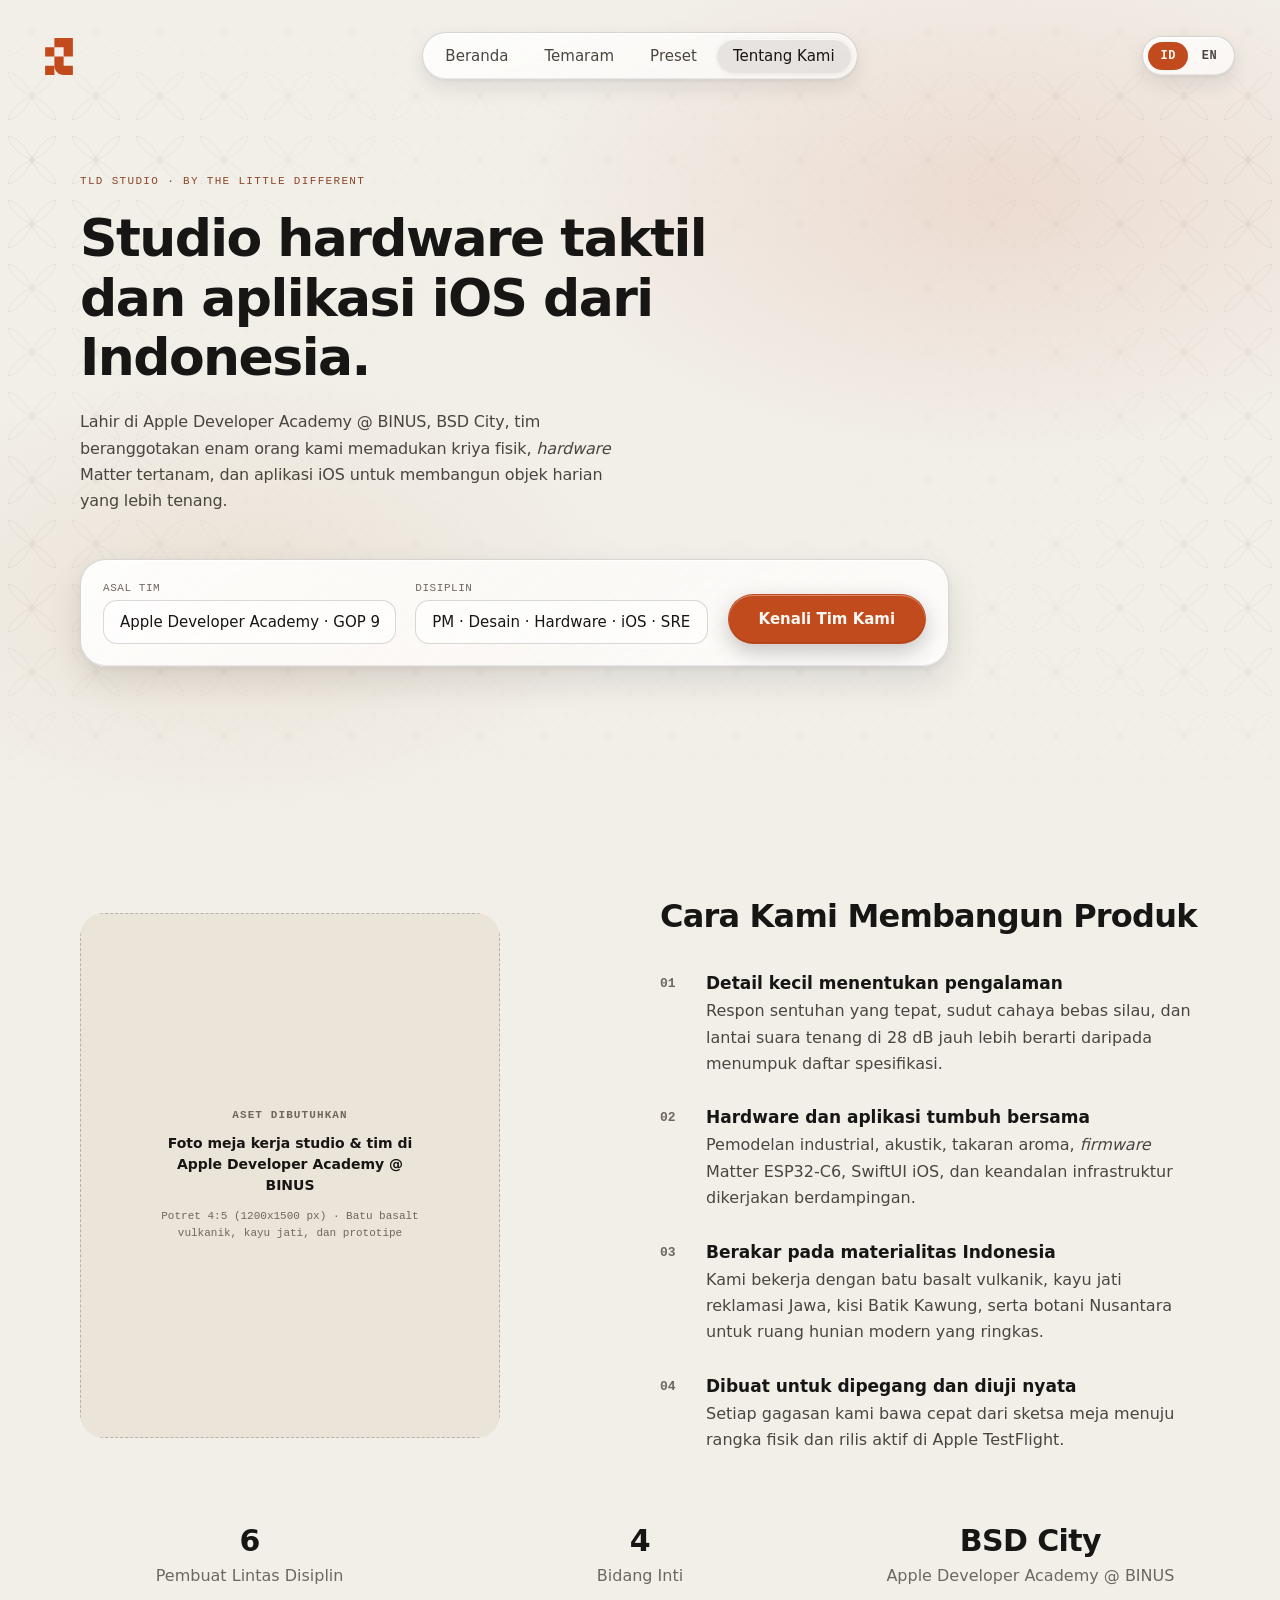
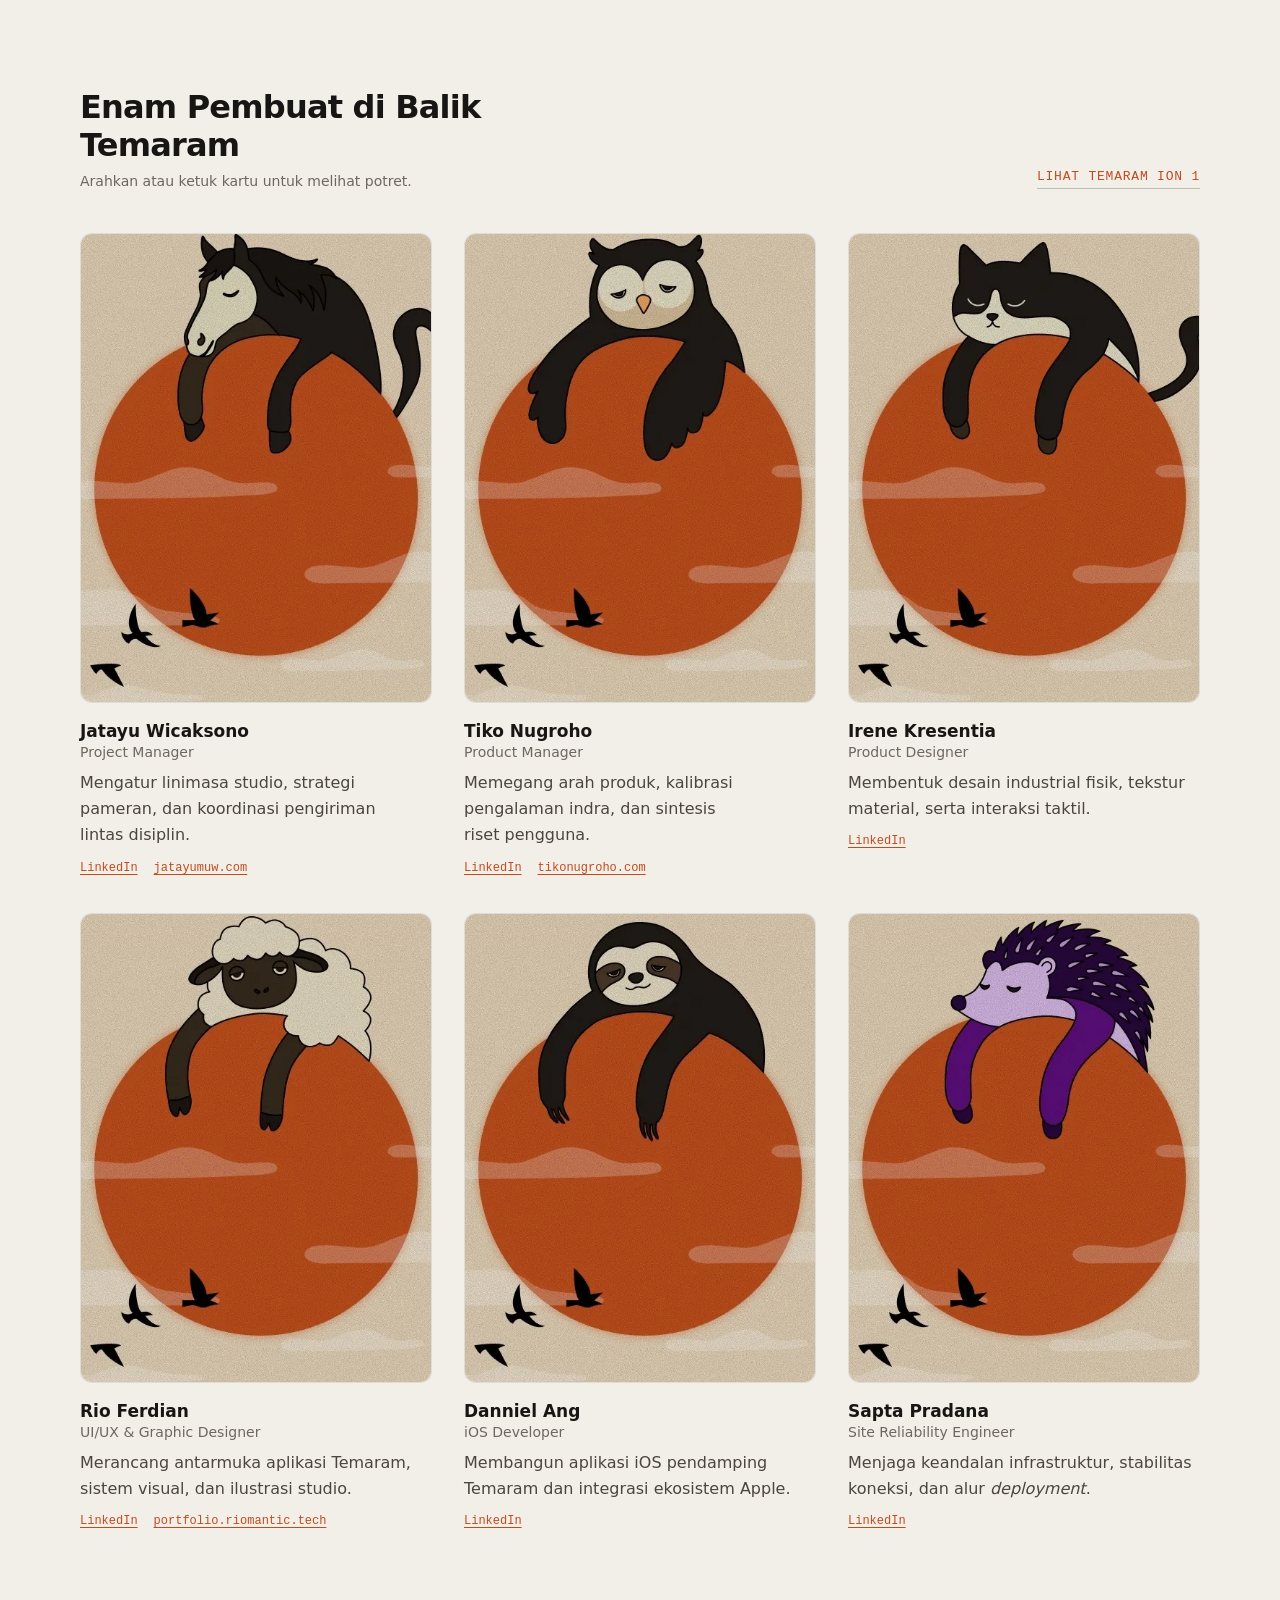
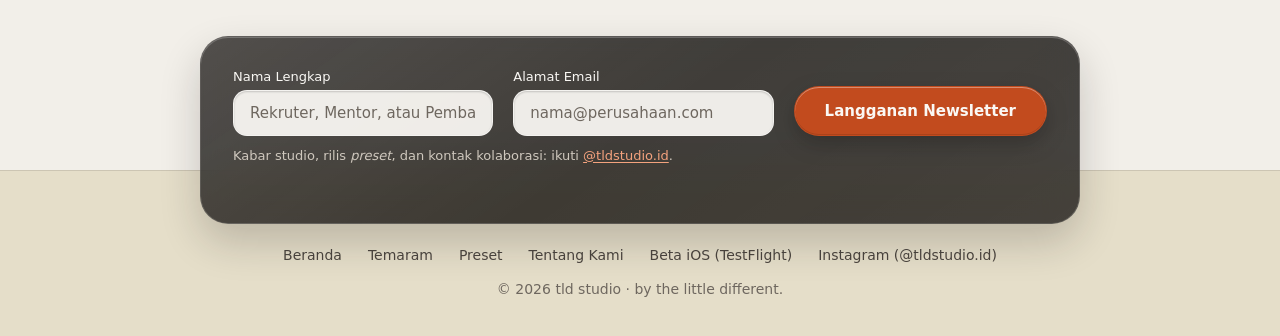
==== commit 4ed411fa: "Snap full-width header, move language switch to nav, simplify temaram hero" ====
--- a/about.html
+++ b/about.html
@@ -12,23 +12,19 @@
   <meta property="og:description" content="Studio hardware taktil dan aplikasi iOS dari Indonesia yang memadukan kriya fisik dan perangkat Matter tertanam.">
   <meta property="og:image" content="https://tldstudio.id/assets/hero-desk-night.jpg">
   <meta name="twitter:card" content="summary_large_image">
-  <link rel="stylesheet" href="styles.css">
+  <link rel="stylesheet" href="styles.css?v=2">
 </head>
 <body class="theme-studio" data-page="about" data-i18n-title="meta.title.about">
   <a class="skip-link" href="#main-content" data-i18n="nav.skip">Langsung ke konten</a>
   <header class="site-hero">
     <nav class="site-nav" data-site-nav aria-label="Navigasi utama">
-      <a href="index.html" class="brand-lockup">
+      <a href="index.html" class="brand-lockup" aria-label="tld studio">
         <svg class="brand-mark-svg" viewBox="0 0 36 48" width="28" height="37" fill="currentColor" aria-hidden="true">
           <path d="M12 0h24v24H24V12H12V0Z"/>
           <rect x="0" y="12" width="12" height="12"/>
           <rect x="0" y="36" width="12" height="12"/>
           <path d="M12 24h12v12h12v12H24c-6.627 0-12-5.373-12-12V24Z"/>
         </svg>
-        <span class="brand-text">
-          <span class="brand-name">tld studio</span>
-          <span class="brand-sub">by the little different</span>
-        </span>
       </a>
 
       <ul id="primary-menu" class="nav-links">
@@ -36,18 +32,14 @@
         <li><a href="temaram.html" data-i18n="nav.temaram">Temaram</a></li>
         <li><a href="presets.html" data-i18n="nav.presets">Preset</a></li>
         <li><a href="about.html" class="is-active" aria-current="page" data-i18n="nav.about">Tentang Kami</a></li>
-        <li class="nav-mobile-extras">
-          <a href="#newsletter" class="btn-cta" data-i18n="nav.cta">Langganan Newsletter</a>
-          <div class="lang-switch" role="group" aria-label="Language switcher">
-            <button type="button" class="lang-btn" data-lang-btn="id" aria-pressed="true">ID</button>
-            <button type="button" class="lang-btn" data-lang-btn="en" aria-pressed="false">EN</button>
-          </div>
-        </li>
       </ul>
 
       <div class="nav-right">
+        <div class="lang-switch" role="group" aria-label="Language switcher">
+          <button type="button" class="lang-btn" data-lang-btn="id" aria-pressed="true">ID</button>
+          <button type="button" class="lang-btn" data-lang-btn="en" aria-pressed="false">EN</button>
+        </div>
         <button type="button" class="nav-toggle" data-nav-toggle aria-expanded="false" aria-controls="primary-menu" data-i18n="nav.menu">Menu</button>
-        <a href="#newsletter" class="btn-cta nav-cta" data-i18n="nav.cta">Langganan Newsletter</a>
       </div>
     </nav>
 
@@ -286,16 +278,12 @@
           <li><a href="https://testflight.apple.com/join/dyy841pX" target="_blank" rel="noopener noreferrer" data-i18n="footer.linkBeta">Beta iOS (TestFlight)</a></li>
           <li><a href="https://www.instagram.com/tldstudio.id/" target="_blank" rel="noopener noreferrer" data-i18n="footer.linkIg">Instagram (@tldstudio.id)</a></li>
         </ul>
-        <div class="lang-switch" role="group" aria-label="Language switcher">
-          <button type="button" class="lang-btn" data-lang-btn="id" aria-pressed="true">ID</button>
-          <button type="button" class="lang-btn" data-lang-btn="en" aria-pressed="false">EN</button>
-        </div>
       </div>
       <p class="footer-copy" data-i18n="footer.copy">&copy; 2026 tld studio &middot; by the little different.</p>
     </div>
   </footer>
 
-  <script src="i18n.js" defer></script>
+  <script src="i18n.js?v=2" defer></script>
   <script src="main.js" defer></script>
 </body>
 </html>
--- a/styles.css
+++ b/styles.css
@@ -265,11 +265,10 @@
   mask-composite: intersect;
 }
 
-/* 3-Column Centered Desktop Navbar (Logo Left | Links Center | Subscribe Right) */
+/* 3-Column Full-Width Navbar (Logo Left | Links Center | Lang Switch Right) */
 .site-nav {
-  max-width: 1440px;
-  margin: 0 auto;
-  padding: clamp(20px, 2.5vw, 36px) var(--gutter) 0;
+  width: 100%;
+  padding: clamp(20px, 2.5vw, 36px) clamp(20px, 3.5vw, 52px) 0;
   display: grid;
   grid-template-columns: 1fr auto 1fr;
   align-items: center;
@@ -282,7 +281,7 @@
   justify-self: start;
   display: inline-flex;
   align-items: center;
-  gap: 14px;
+  border-radius: 6px;
   text-decoration: none;
 }
 
@@ -292,26 +291,6 @@
   height: 37px;
   color: #C24B1E;
   flex-shrink: 0;
-}
-
-.brand-text {
-  display: flex;
-  flex-direction: column;
-  line-height: 1.15;
-}
-
-.brand-name {
-  font-size: 18px;
-  font-weight: 700;
-  letter-spacing: -0.01em;
-  color: var(--ink-primary);
-}
-
-.brand-sub {
-  font-family: var(--font-mono);
-  font-size: 11px;
-  color: var(--ink-muted);
-  margin-top: 2px;
 }
 
 .nav-links {
@@ -365,10 +344,6 @@
   box-shadow: inset 0 1px 0 rgba(255, 255, 255, 0.78), 0 1px 4px rgba(24, 22, 20, 0.08);
 }
 
-.nav-mobile-extras {
-  display: none;
-}
-
 .nav-right {
   justify-self: end;
   display: flex;
@@ -376,7 +351,7 @@
   gap: 12px;
 }
 
-/* Segmented ID | EN Switch (lives in Footer + Mobile Drawer) */
+/* Segmented ID | EN Switch (lives in Header) */
 .lang-switch {
   display: inline-flex;
   align-items: center;
@@ -385,7 +360,7 @@
   backdrop-filter: var(--glass-blur);
   border: 1px solid var(--glass-border);
   border-radius: 999px;
-  padding: 4px;
+  padding: 5px;
   gap: 2px;
   box-shadow: var(--glass-pill-shadow);
 }
@@ -394,12 +369,12 @@
   appearance: none;
   border: none;
   background: transparent;
-  color: var(--ink-muted);
+  color: var(--ink-secondary);
   font-family: var(--font-mono);
   font-size: 12px;
   font-weight: 600;
   letter-spacing: 0.04em;
-  padding: 5px 12px;
+  padding: 7px 12px;
   border-radius: 999px;
   cursor: pointer;
   transition: background-color 0.2s ease, color 0.2s ease;
@@ -527,6 +502,14 @@
   text-wrap: pretty;
 }
 
+.hero-actions {
+  margin-top: clamp(28px, 3vw, 40px);
+  display: flex;
+  align-items: center;
+  gap: 14px;
+  flex-wrap: wrap;
+}
+
 .floating-bar {
   margin-top: clamp(32px, 3.5vw, 48px);
   background: var(--glass-bg);
@@ -661,33 +644,6 @@
   height: 48px;
   border-radius: 10px;
   border: 1px solid var(--border-hairline);
-}
-
-.hero-asset-note {
-  position: absolute;
-  right: var(--gutter);
-  bottom: 28px;
-  max-width: 340px;
-  background: var(--glass-bg-subtle);
-  -webkit-backdrop-filter: var(--glass-blur);
-  backdrop-filter: var(--glass-blur);
-  border: 1px dashed var(--border-strong);
-  border-radius: 16px;
-  padding: 12px 16px;
-  z-index: 3;
-  box-shadow: var(--glass-pill-shadow);
-}
-
-.hero-asset-note .asset-badge {
-  margin-bottom: 4px;
-}
-
-.hero-asset-note p {
-  margin: 4px 0 0;
-  font-family: var(--font-mono);
-  font-size: 11px;
-  line-height: 1.5;
-  color: var(--ink-secondary);
 }
 
 /* Section 2: Features 2-Column + Stats Strip */
@@ -1837,35 +1793,7 @@
   color: #6E675F;
 }
 
-body.theme-night:not([data-page="presets"]) .footer-base .lang-switch {
-  background: linear-gradient(155deg, rgba(255, 255, 255, 0.82) 0%, rgba(255, 255, 255, 0.42) 100%), rgba(246, 243, 237, 0.62);
-  border-color: rgba(24, 22, 20, 0.16);
-  box-shadow: 0 8px 20px rgba(24, 22, 20, 0.09), 0 1px 3px rgba(24, 22, 20, 0.06), inset 0 1px 0 rgba(255, 255, 255, 0.94), inset 0 -1px 0 rgba(24, 22, 20, 0.07);
-}
-
-body.theme-night:not([data-page="presets"]) .footer-base .lang-btn {
-  color: #6E675F;
-}
-
-body.theme-night:not([data-page="presets"]) .footer-base .lang-btn:hover,
-body.theme-night:not([data-page="presets"]) .footer-base .lang-btn:focus-visible {
-  color: #181614;
-}
-
-body.theme-night:not([data-page="presets"]) .footer-base .lang-btn[aria-pressed="true"] {
-  background-color: #C24B1E;
-  color: #FAF8F4;
-}
-
 /* Adaptive Breakpoints */
-@media (max-width: 1279px) {
-  .hero-asset-note {
-    position: static;
-    margin: 24px var(--gutter) 0;
-    max-width: 480px;
-  }
-}
-
 @media (max-width: 1180px) {
   .card-grid-5 {
     grid-template-columns: repeat(3, minmax(0, 1fr));
@@ -1878,10 +1806,6 @@
     gap: 16px;
   }
 
-  .brand-sub {
-    white-space: nowrap;
-  }
-
   .nav-links {
     padding: 5px;
     gap: 2px;
@@ -1890,11 +1814,6 @@
 
   .nav-links a {
     padding: 7px 11px;
-  }
-
-  .nav-right .btn-cta {
-    padding: 10px 18px;
-    font-size: 14px;
   }
 }
 
@@ -1958,10 +1877,15 @@
   .site-nav {
     grid-template-columns: 1fr auto;
     gap: 14px;
+    padding-inline: var(--gutter);
   }
 
   .brand-lockup {
     min-height: 44px;
+  }
+
+  .nav-right {
+    gap: 10px;
   }
 
   .nav-toggle {
@@ -1971,10 +1895,6 @@
     min-height: 44px;
     min-width: 68px;
     padding: 10px 18px;
-  }
-
-  .nav-right .nav-cta {
-    display: none;
   }
 
   .nav-links {
@@ -2008,17 +1928,6 @@
     display: flex;
   }
 
-  .nav-mobile-extras {
-    display: flex;
-    align-items: center;
-    justify-content: space-between;
-    gap: 12px;
-    width: 100%;
-    padding-top: 10px;
-    border-top: 1px solid var(--border-hairline);
-    margin-top: 4px;
-  }
-
   .preset-detail-grid {
     grid-template-columns: 1fr;
     gap: 32px;
@@ -2116,14 +2025,14 @@
   }
 
   .lang-switch {
-    gap: 8px;
+    gap: 4px;
     padding: 4px;
   }
 
   .lang-btn {
     min-height: 44px;
     min-width: 44px;
-    padding: 10px 14px;
+    padding: 10px 12px;
   }
 
   .footer-submit {
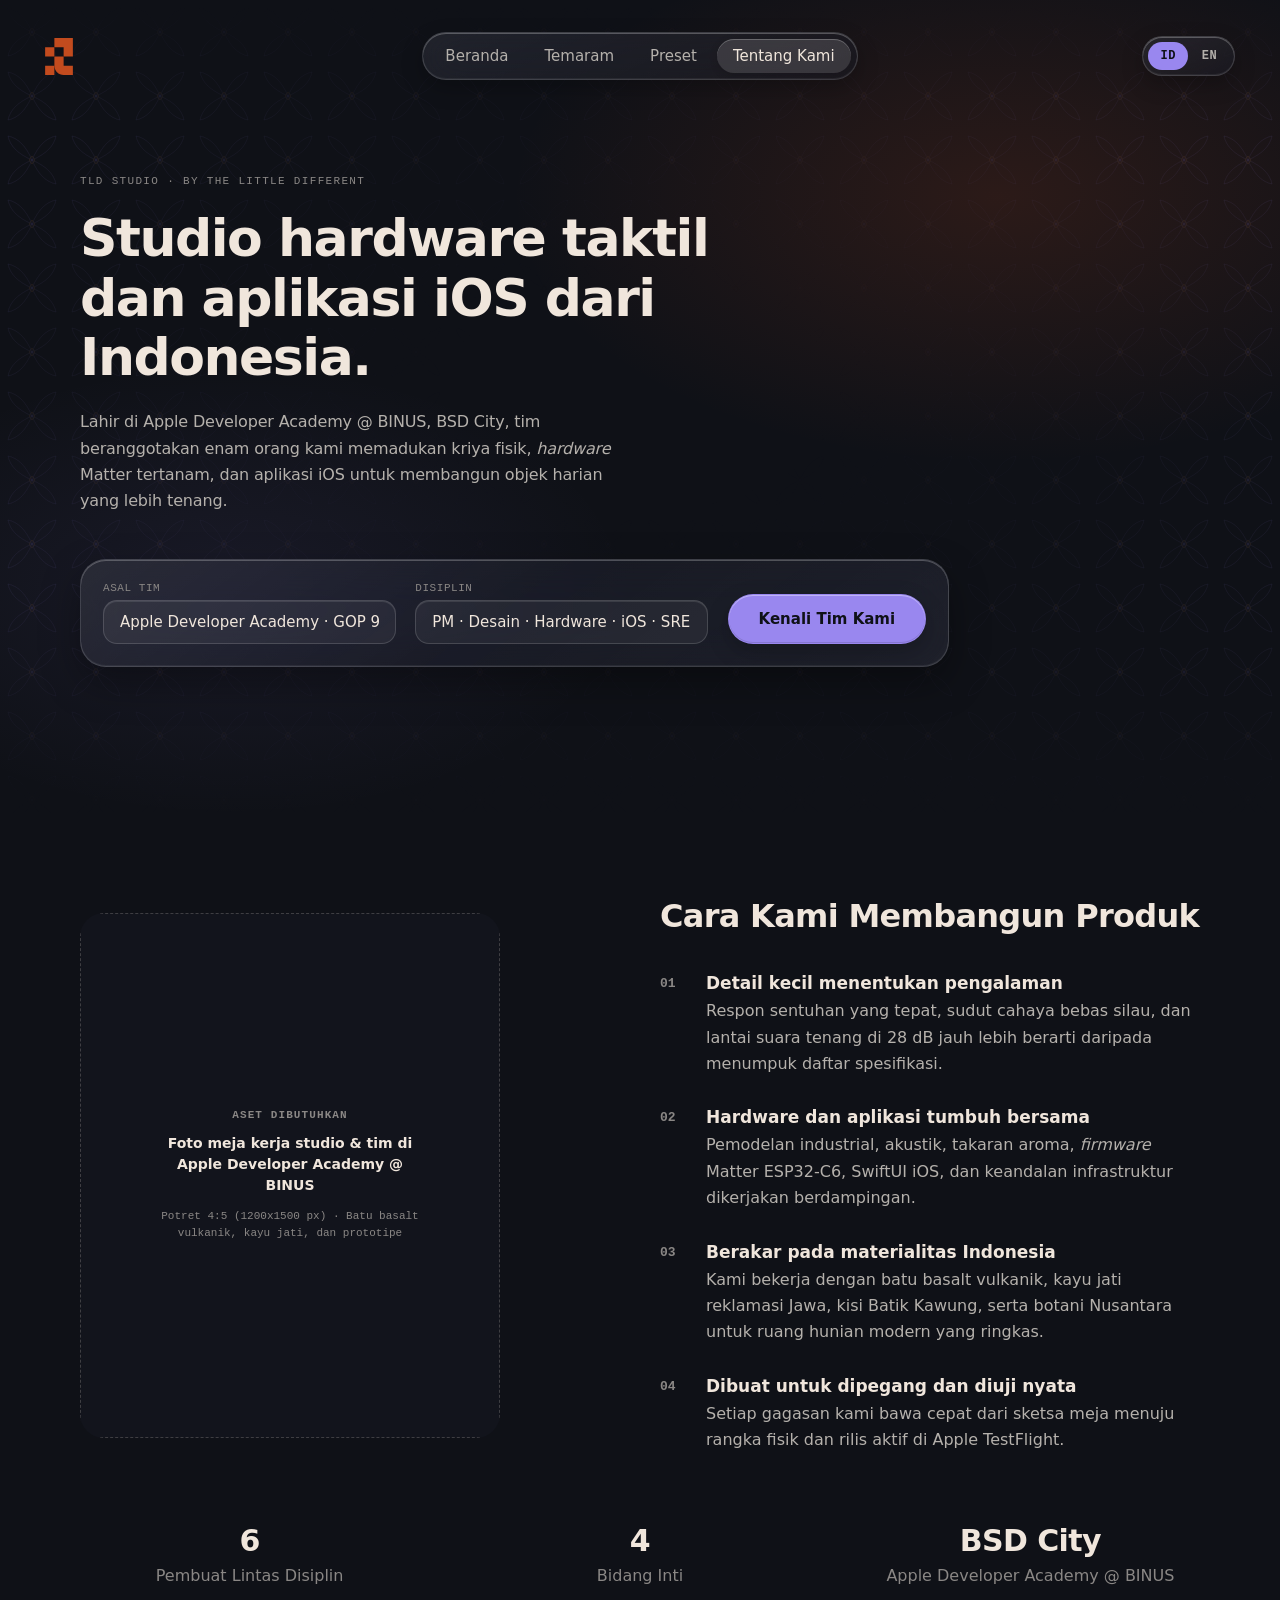
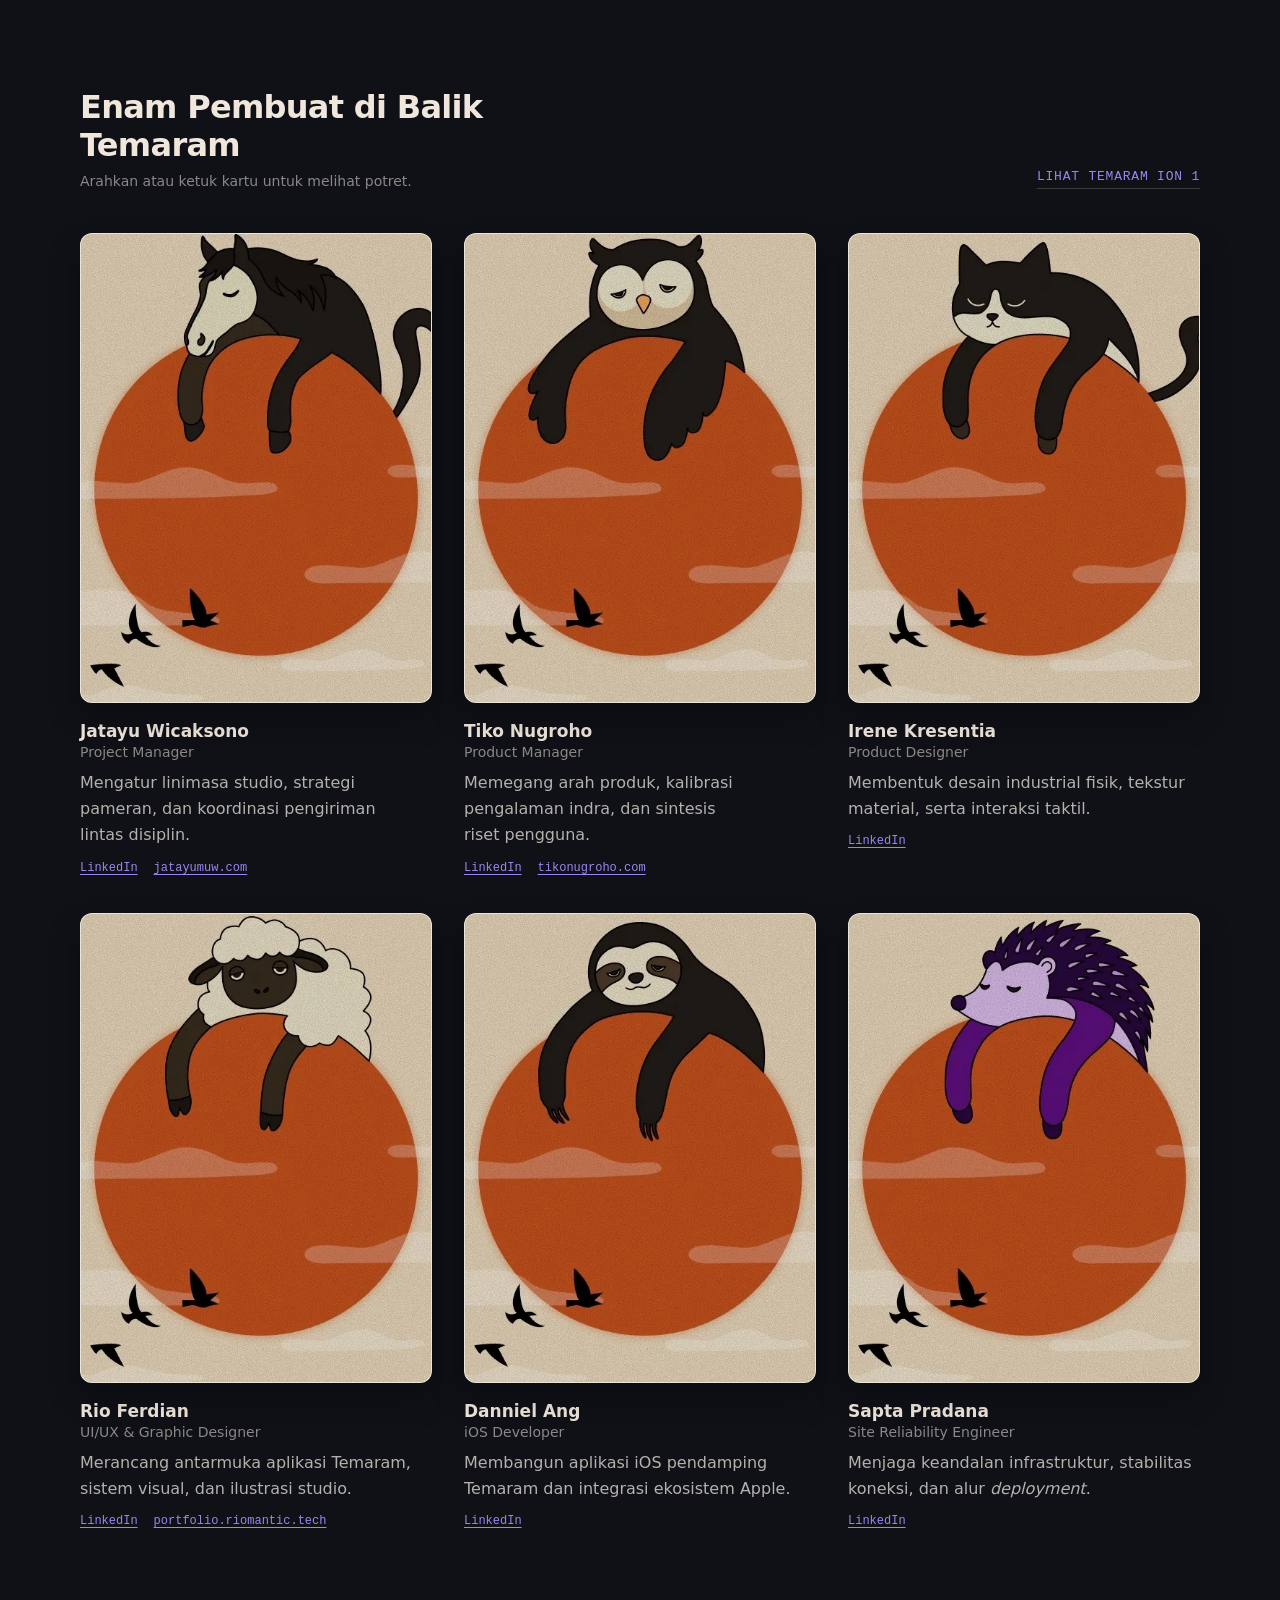
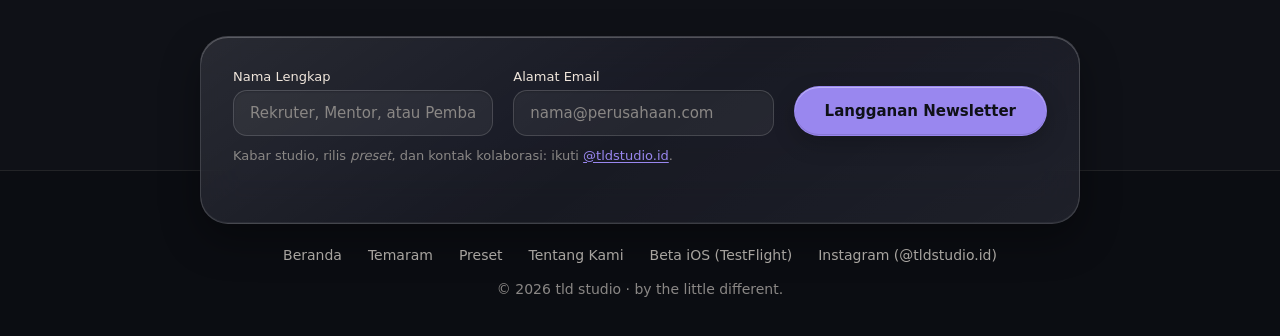
==== commit 4606d3b4: "Switch about.html to dark theme while keeping light paper maker card backs" ====
--- a/about.html
+++ b/about.html
@@ -5,16 +5,16 @@
   <meta name="viewport" content="width=device-width, initial-scale=1.0">
   <title>Tentang tld studio | by the little different</title>
   <meta name="description" content="Kenali enam pembuat lintas disiplin di balik tld studio dan Temaram ION 1 dari Apple Developer Academy @ BINUS, BSD City.">
-  <meta name="theme-color" content="#F2EFE9">
+  <meta name="theme-color" content="#0F1117">
   <link rel="icon" type="image/svg+xml" href="assets/favicon.svg">
   <meta property="og:type" content="website">
   <meta property="og:title" content="Tentang tld studio | by the little different">
   <meta property="og:description" content="Studio hardware taktil dan aplikasi iOS dari Indonesia yang memadukan kriya fisik dan perangkat Matter tertanam.">
   <meta property="og:image" content="https://tldstudio.id/assets/hero-desk-night.jpg">
   <meta name="twitter:card" content="summary_large_image">
-  <link rel="stylesheet" href="styles.css?v=2">
+  <link rel="stylesheet" href="styles.css?v=3">
 </head>
-<body class="theme-studio" data-page="about" data-i18n-title="meta.title.about">
+<body class="theme-night" data-page="about" data-i18n-title="meta.title.about">
   <a class="skip-link" href="#main-content" data-i18n="nav.skip">Langsung ke konten</a>
   <header class="site-hero">
     <nav class="site-nav" data-site-nav aria-label="Navigasi utama">
@@ -283,7 +283,7 @@
     </div>
   </footer>
 
-  <script src="i18n.js?v=2" defer></script>
+  <script src="i18n.js?v=3" defer></script>
   <script src="main.js" defer></script>
 </body>
 </html>
--- a/styles.css
+++ b/styles.css
@@ -177,9 +177,9 @@
 }
 
 .bridge-card.is-studio-register a:focus-visible,
-body.theme-night:not([data-page="presets"]) .footer-base a:focus-visible,
-body.theme-night:not([data-page="presets"]) .footer-base button:focus-visible,
-body.theme-night:not([data-page="presets"]) .footer-form-card button:focus-visible {
+body.theme-night:not([data-page="presets"]):not([data-page="about"]) .footer-base a:focus-visible,
+body.theme-night:not([data-page="presets"]):not([data-page="about"]) .footer-base button:focus-visible,
+body.theme-night:not([data-page="presets"]):not([data-page="about"]) .footer-form-card button:focus-visible {
   outline-color: #C24B1E;
 }
 
@@ -207,6 +207,15 @@
 
 body.theme-night[data-page="temaram"] .site-hero {
   background-image: radial-gradient(ellipse at 78% 48%, rgba(224, 138, 60, 0.16), transparent 54%);
+  background-size: cover;
+  background-position: center;
+}
+
+body.theme-night[data-page="about"] .site-hero {
+  min-height: min(92svh, 820px);
+  background-image:
+    radial-gradient(ellipse 68% 58% at 78% 24%, rgba(194, 75, 30, 0.16), transparent 56%),
+    radial-gradient(ellipse 52% 46% at 18% 72%, rgba(153, 135, 239, 0.08), transparent 60%);
   background-size: cover;
   background-position: center;
 }
@@ -1381,6 +1390,9 @@
   height: auto;
   aspect-ratio: 3 / 4;
   border-radius: 12px;
+  background-color: #E9E3D8;
+  border-color: rgba(240, 230, 220, 0.18);
+  box-shadow: 0 14px 32px rgba(0, 0, 0, 0.30);
   cursor: pointer;
 }
 
@@ -1713,7 +1725,7 @@
 }
 
 /* Night-to-Studio-Paper dusk transition & shared tld studio footer across dark narrative pages */
-body.theme-night:not([data-page="presets"]) .bridge-section {
+body.theme-night:not([data-page="presets"]):not([data-page="about"]) .bridge-section {
   padding: clamp(64px, 7vw, 104px) 0 clamp(32px, 3.5vw, 48px);
   background: linear-gradient(
     to bottom,
@@ -1726,70 +1738,70 @@
   );
 }
 
-body.theme-night:not([data-page="presets"]) .site-footer {
+body.theme-night:not([data-page="presets"]):not([data-page="about"]) .site-footer {
   margin-top: 0;
   padding-top: clamp(24px, 3vw, 40px);
   background-color: #F2EFE9;
 }
 
-body.theme-night:not([data-page="presets"]) .footer-form-card {
+body.theme-night:not([data-page="presets"]):not([data-page="about"]) .footer-form-card {
   background: linear-gradient(145deg, rgba(255, 255, 255, 0.11) 0%, rgba(255, 255, 255, 0.02) 50%, rgba(255, 255, 255, 0.055) 100%), rgba(24, 22, 20, 0.86);
   border-color: rgba(255, 255, 255, 0.14);
   color: #FAF8F4;
   box-shadow: 0 18px 40px rgba(24, 22, 20, 0.20), inset 0 1px 0 rgba(255, 255, 255, 0.22);
 }
 
-body.theme-night:not([data-page="presets"]) .footer-form-card .form-field input {
+body.theme-night:not([data-page="presets"]):not([data-page="about"]) .footer-form-card .form-field input {
   background-color: rgba(250, 248, 244, 0.94);
   color: #181614;
   border-color: rgba(255, 255, 255, 0.34);
 }
 
-body.theme-night:not([data-page="presets"]) .footer-form-card .form-field input::placeholder {
+body.theme-night:not([data-page="presets"]):not([data-page="about"]) .footer-form-card .form-field input::placeholder {
   color: #6E675F;
 }
 
-body.theme-night:not([data-page="presets"]) .footer-form-card .form-field input:focus {
+body.theme-night:not([data-page="presets"]):not([data-page="about"]) .footer-form-card .form-field input:focus {
   outline-color: #C24B1E;
 }
 
-body.theme-night:not([data-page="presets"]) .footer-form-card .footer-submit {
+body.theme-night:not([data-page="presets"]):not([data-page="about"]) .footer-form-card .footer-submit {
   background-color: #C24B1E;
   color: #FAF8F4;
 }
 
-body.theme-night:not([data-page="presets"]) .footer-form-card .footer-submit:hover,
-body.theme-night:not([data-page="presets"]) .footer-form-card .footer-submit:focus-visible {
+body.theme-night:not([data-page="presets"]):not([data-page="about"]) .footer-form-card .footer-submit:hover,
+body.theme-night:not([data-page="presets"]):not([data-page="about"]) .footer-form-card .footer-submit:focus-visible {
   background-color: #A63D16;
 }
 
-body.theme-night:not([data-page="presets"]) .footer-form-card .form-note {
+body.theme-night:not([data-page="presets"]):not([data-page="about"]) .footer-form-card .form-note {
   color: #CFC8BE;
 }
 
-body.theme-night:not([data-page="presets"]) .footer-form-card .form-note a {
+body.theme-night:not([data-page="presets"]):not([data-page="about"]) .footer-form-card .form-note a {
   color: #F4A27E;
 }
 
-body.theme-night:not([data-page="presets"]) .footer-form-card .form-status {
+body.theme-night:not([data-page="presets"]):not([data-page="about"]) .footer-form-card .form-status {
   color: #F2EFE9;
 }
 
-body.theme-night:not([data-page="presets"]) .footer-base {
+body.theme-night:not([data-page="presets"]):not([data-page="about"]) .footer-base {
   background-color: #E5DEC9;
   border-top: 1px solid rgba(24, 22, 20, 0.12);
 }
 
-body.theme-night:not([data-page="presets"]) .footer-links {
+body.theme-night:not([data-page="presets"]):not([data-page="about"]) .footer-links {
   color: #4B453F;
 }
 
-body.theme-night:not([data-page="presets"]) .footer-links a:hover,
-body.theme-night:not([data-page="presets"]) .footer-links a:focus-visible {
+body.theme-night:not([data-page="presets"]):not([data-page="about"]) .footer-links a:hover,
+body.theme-night:not([data-page="presets"]):not([data-page="about"]) .footer-links a:focus-visible {
   color: #C24B1E;
 }
 
-body.theme-night:not([data-page="presets"]) .footer-copy {
+body.theme-night:not([data-page="presets"]):not([data-page="about"]) .footer-copy {
   color: #6E675F;
 }
 
@@ -1826,7 +1838,8 @@
 
 @media (max-width: 960px) {
   .site-hero,
-  body.theme-studio .site-hero {
+  body.theme-studio .site-hero,
+  body.theme-night[data-page="about"] .site-hero {
     min-height: auto;
     display: block;
   }
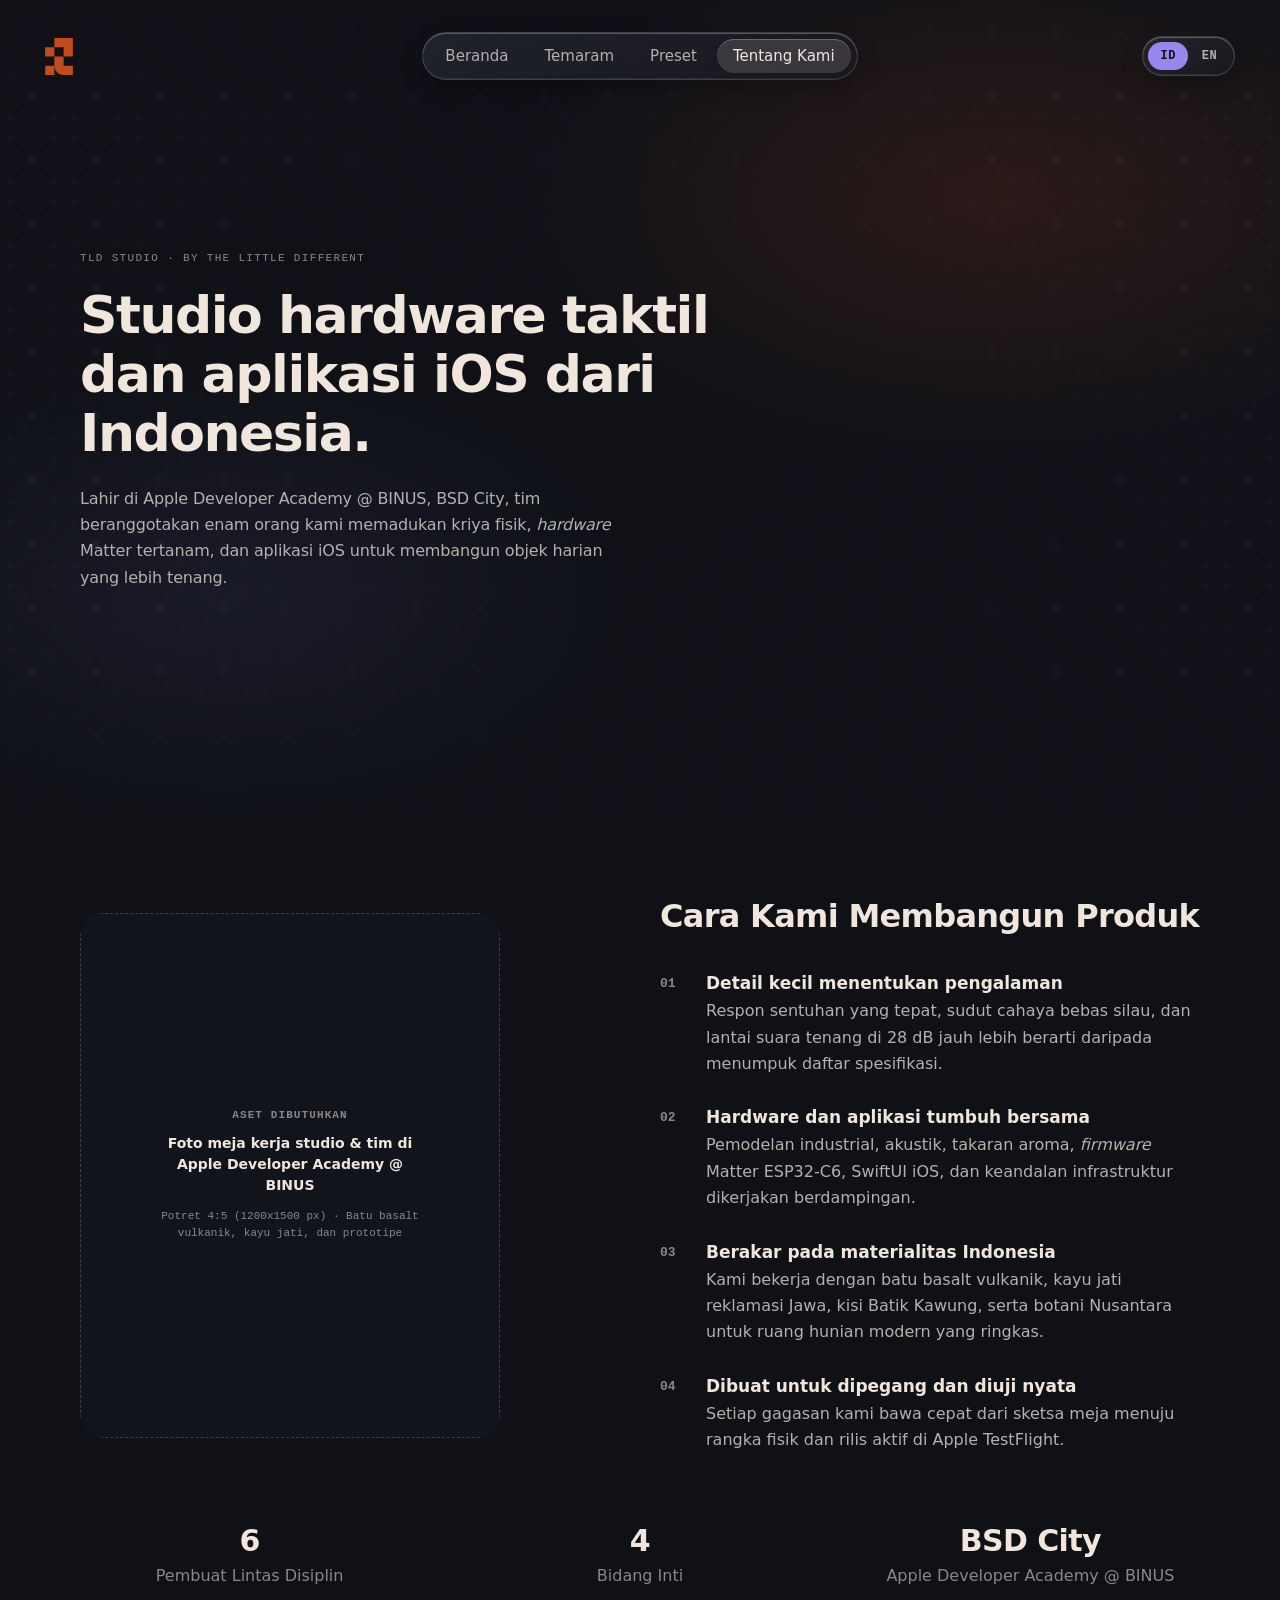
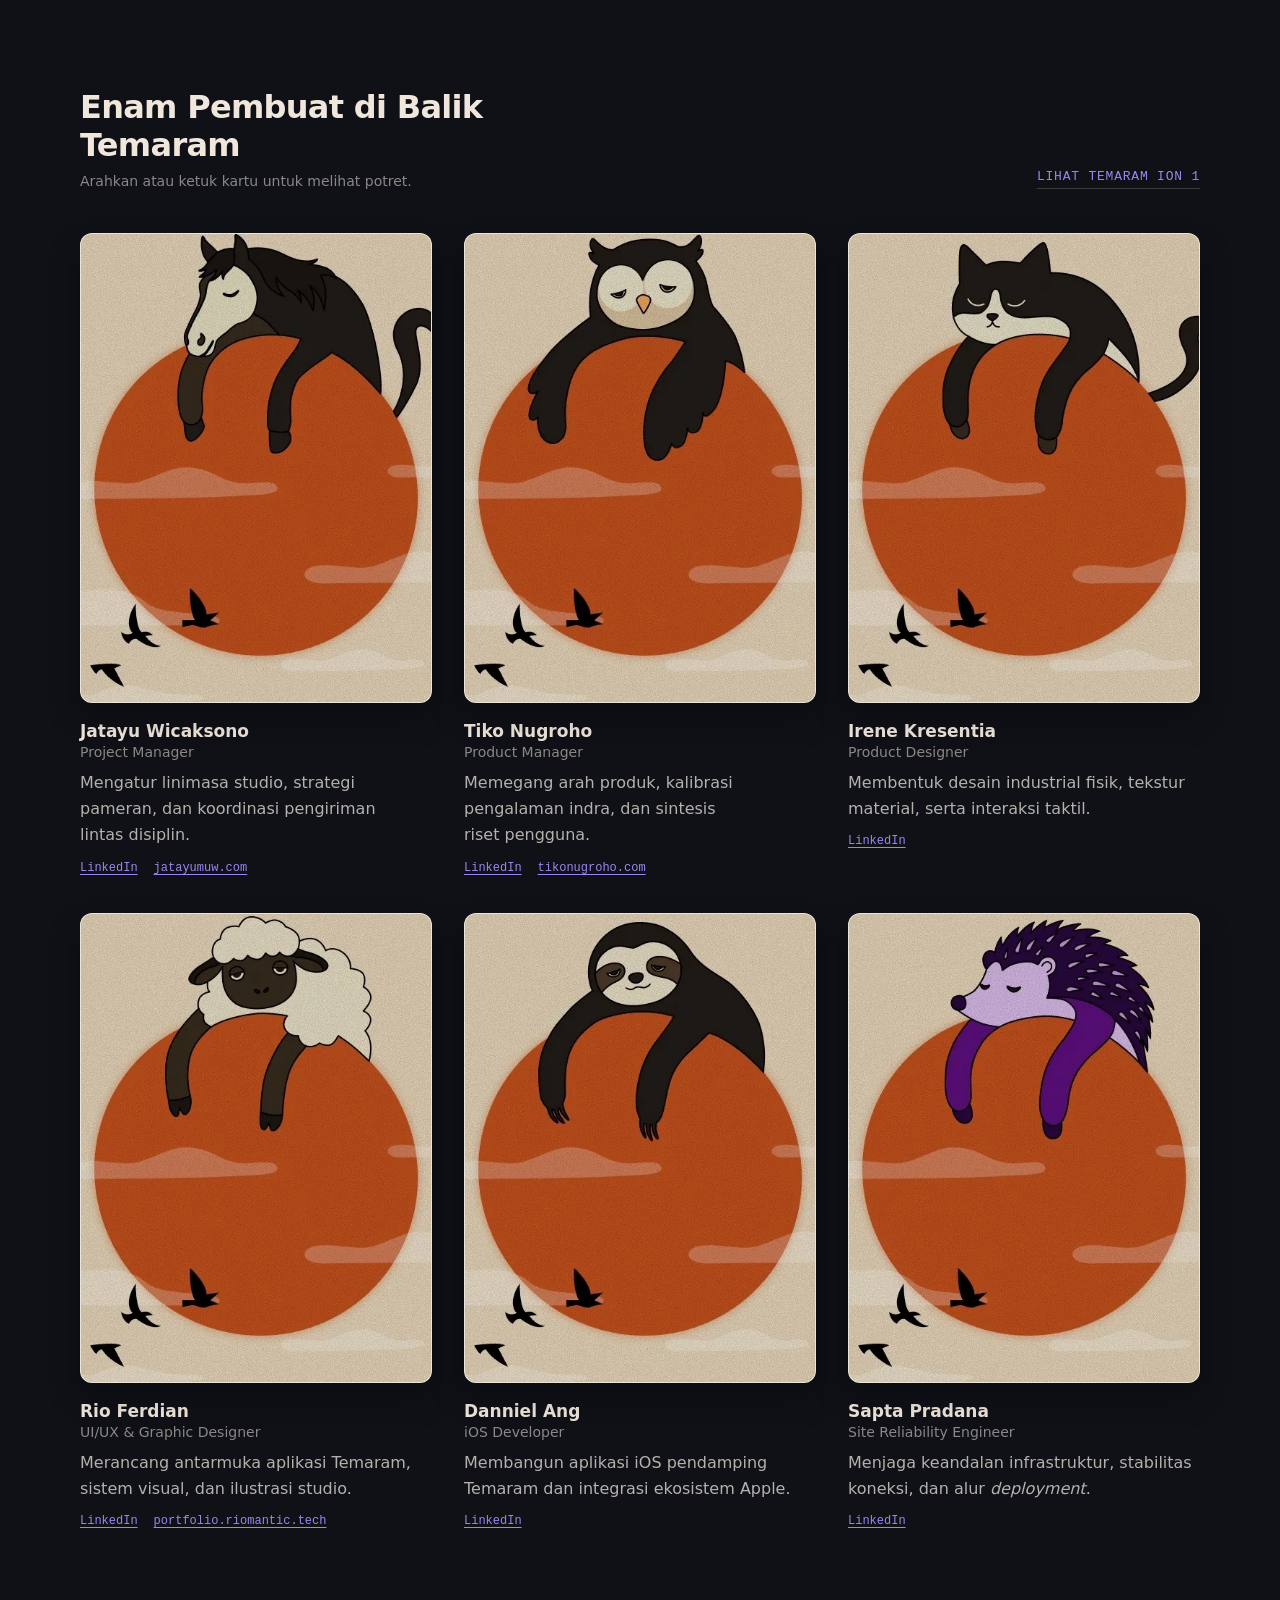
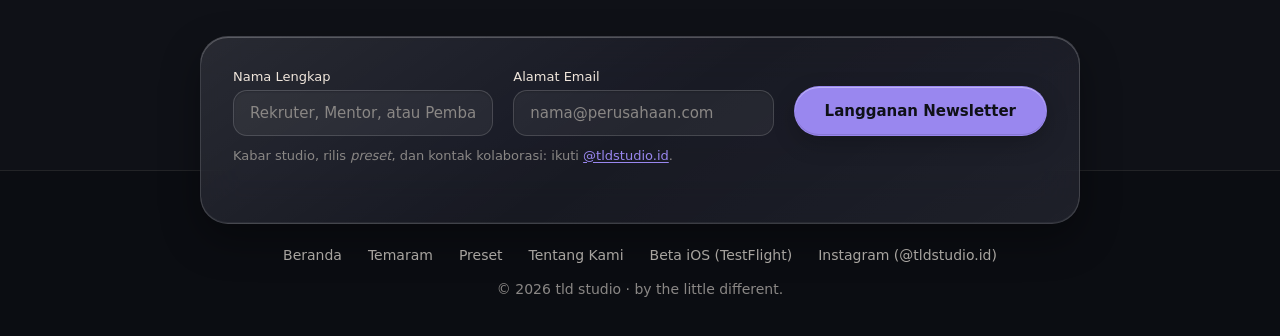
==== commit 25ab2629: "Remove floating summary bar from about.html hero" ====
--- a/about.html
+++ b/about.html
@@ -49,18 +49,6 @@
       </div>
       <h1 class="hero-title" data-i18n="about.heroTitle">Studio hardware taktil dan aplikasi iOS dari Indonesia.</h1>
       <p class="hero-lead" data-i18n-html="about.heroLeadHtml">Lahir di Apple Developer Academy @ BINUS, BSD City, tim beranggotakan enam orang kami memadukan kriya fisik, <em>hardware</em> Matter tertanam, dan aplikasi iOS untuk membangun objek harian yang lebih tenang.</p>
-
-      <div class="floating-bar" aria-label="Ringkasan asal tim studio">
-        <div class="floating-slot">
-          <span class="slot-label" data-i18n="about.slot1Label">Asal Tim</span>
-          <div class="slot-box" data-i18n="about.slot1Value">Apple Developer Academy · GOP 9</div>
-        </div>
-        <div class="floating-slot">
-          <span class="slot-label" data-i18n="about.slot2Label">Disiplin</span>
-          <div class="slot-box" data-i18n="about.slot2Value">PM · Desain · Hardware · iOS · SRE</div>
-        </div>
-        <a href="#team" class="btn-cta btn-cta-lg" data-i18n="about.heroCta">Kenali Tim Kami</a>
-      </div>
     </section>
   </header>
 
@@ -283,7 +271,7 @@
     </div>
   </footer>
 
-  <script src="i18n.js?v=3" defer></script>
+  <script src="i18n.js?v=4" defer></script>
   <script src="main.js" defer></script>
 </body>
 </html>
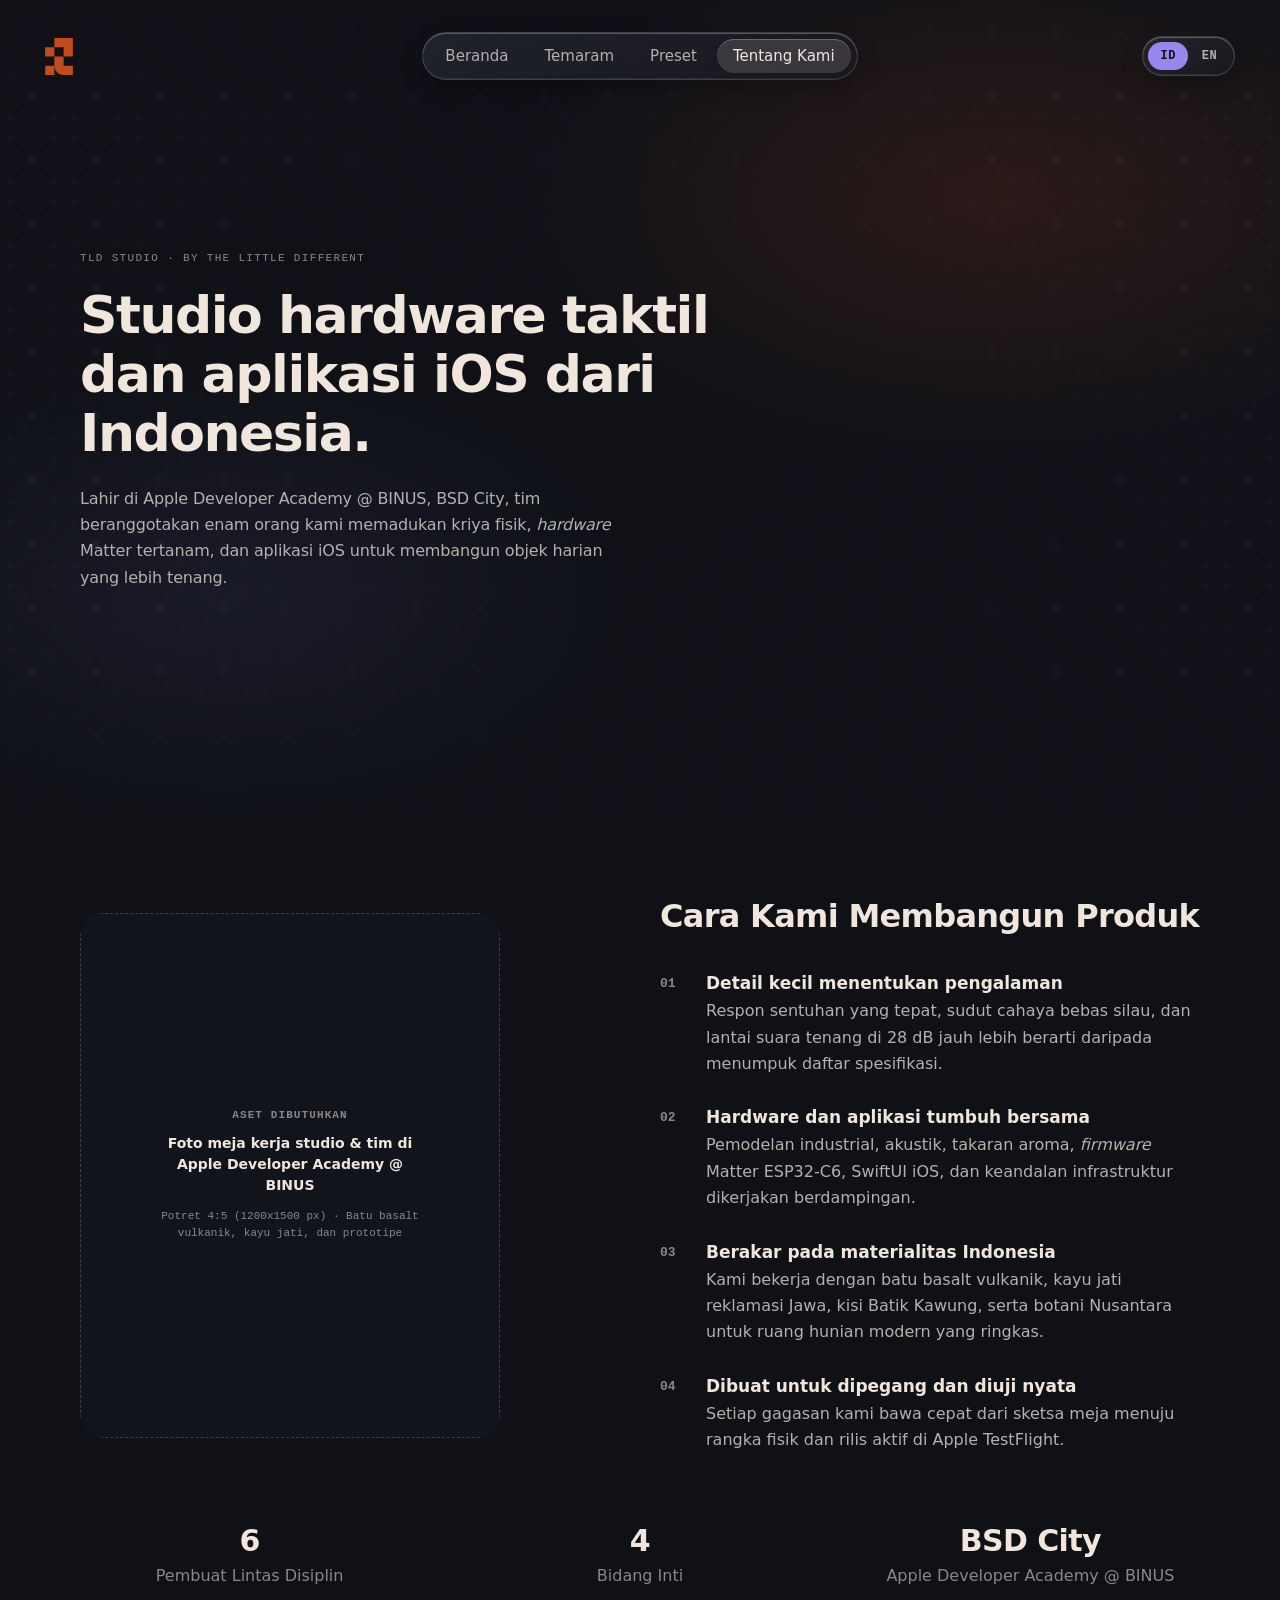
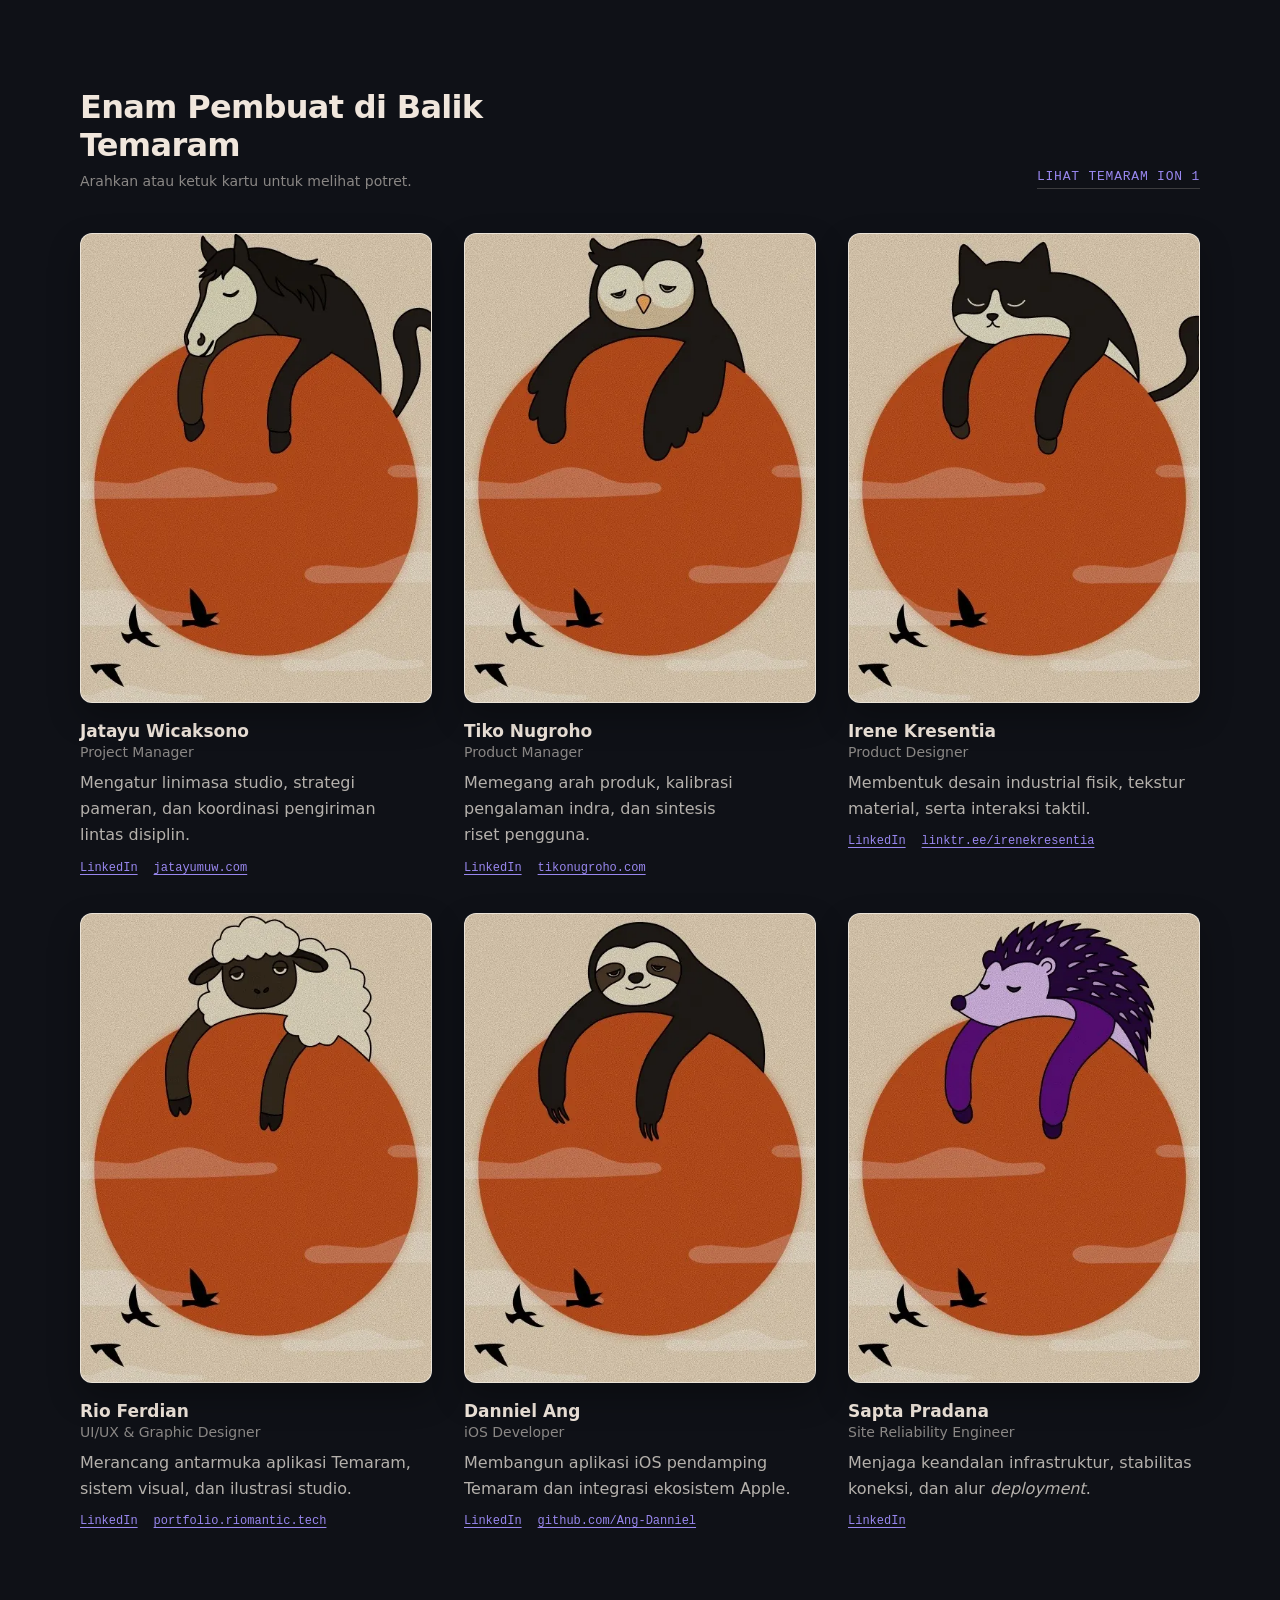
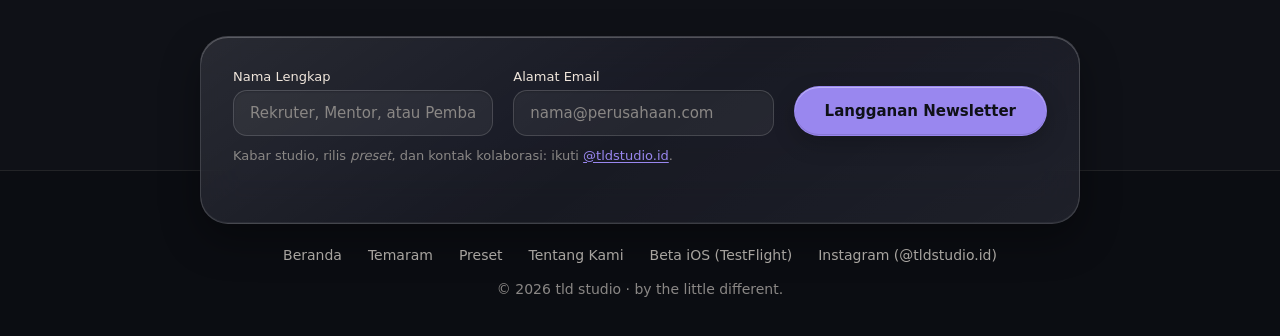
==== commit 5e0df97c: "Add portfolio links for Irene and Danniel on about page" ====
--- a/about.html
+++ b/about.html
@@ -179,6 +179,7 @@
           <p class="card-desc" data-i18n="about.maker3Desc">Membentuk desain industrial fisik, tekstur material, serta interaksi taktil.</p>
           <div class="card-links">
             <a href="https://www.linkedin.com/in/irenekresentia/" target="_blank" rel="noopener noreferrer">LinkedIn</a>
+            <a href="https://linktr.ee/irenekresentia" target="_blank" rel="noopener noreferrer">linktr.ee/irenekresentia</a>
           </div>
         </article>
 
@@ -214,6 +215,7 @@
           <p class="card-desc" data-i18n="about.maker5Desc">Membangun aplikasi iOS pendamping Temaram dan integrasi ekosistem Apple.</p>
           <div class="card-links">
             <a href="https://www.linkedin.com/in/danniel-ang-47684b277/" target="_blank" rel="noopener noreferrer">LinkedIn</a>
+            <a href="https://github.com/Ang-Danniel" target="_blank" rel="noopener noreferrer">github.com/Ang-Danniel</a>
           </div>
         </article>
 
@@ -271,7 +273,7 @@
     </div>
   </footer>
 
-  <script src="i18n.js?v=4" defer></script>
+  <script src="i18n.js?v=5" defer></script>
   <script src="main.js" defer></script>
 </body>
 </html>
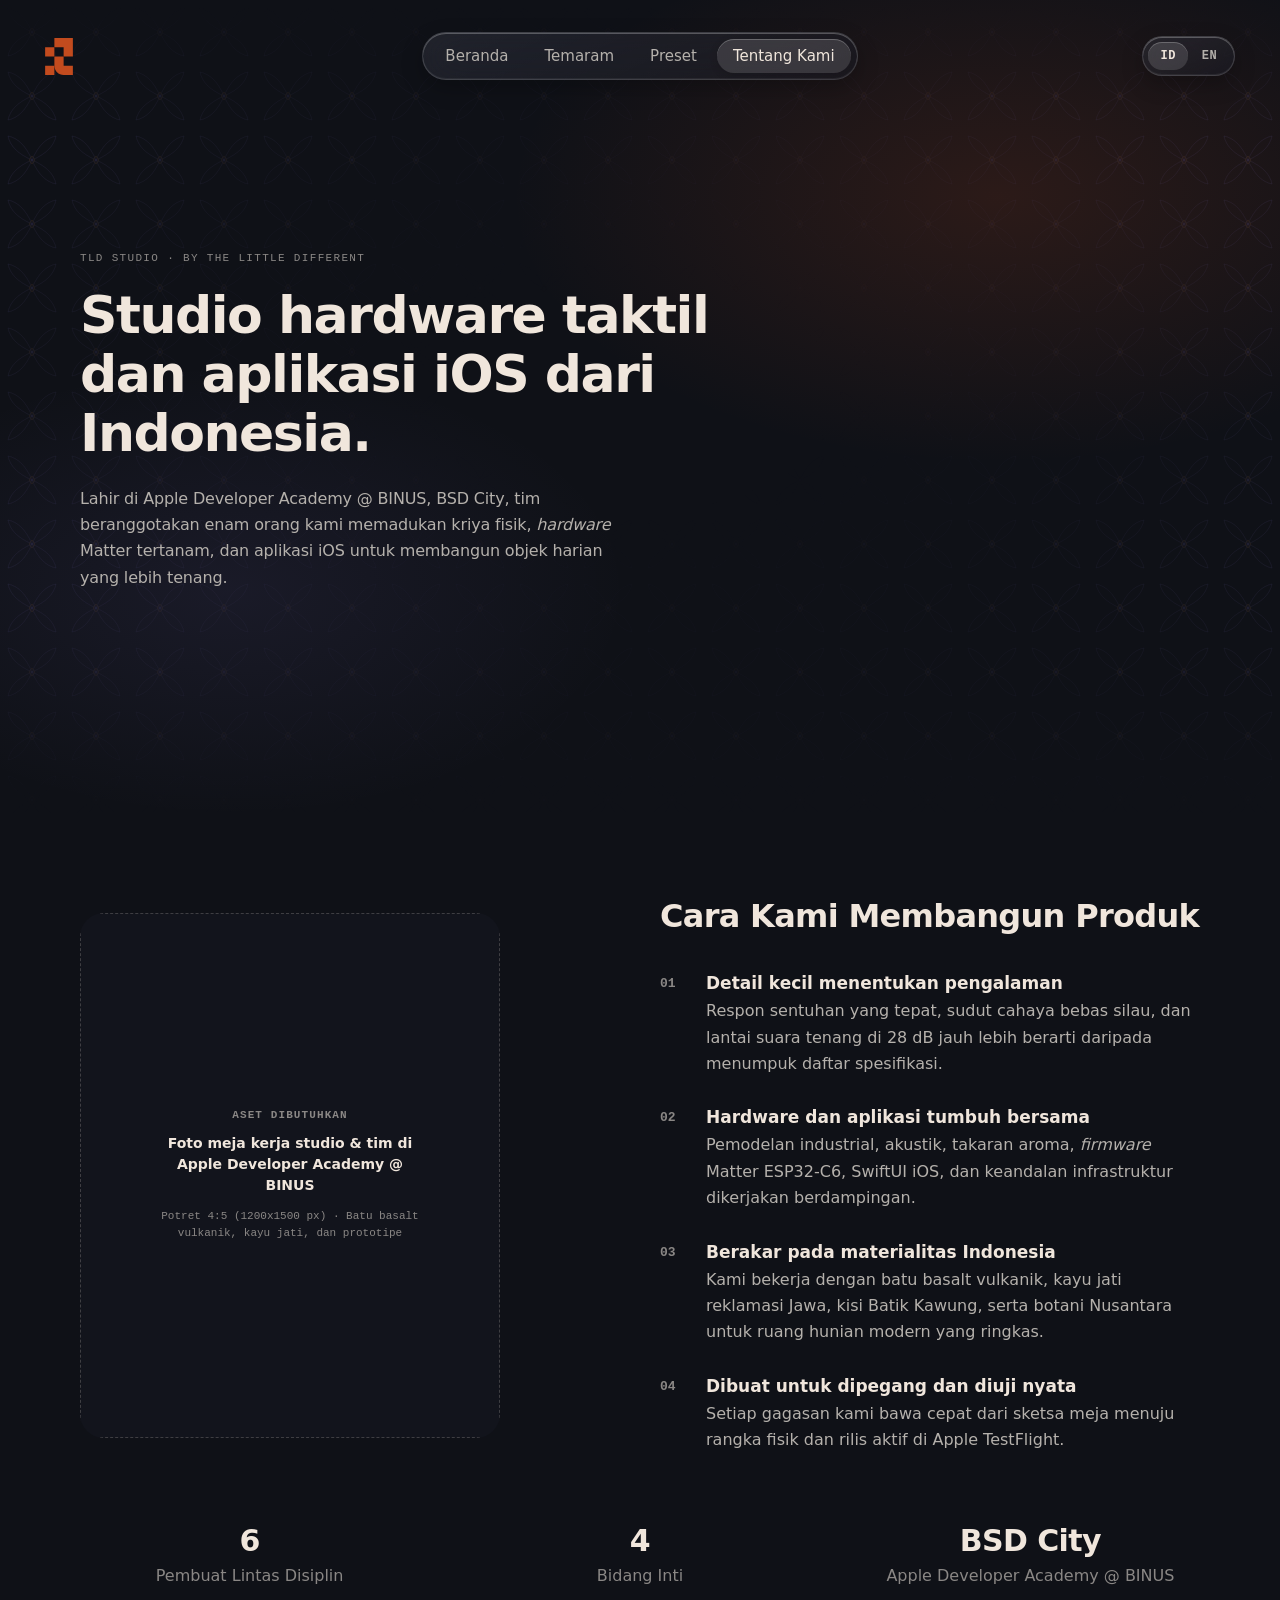
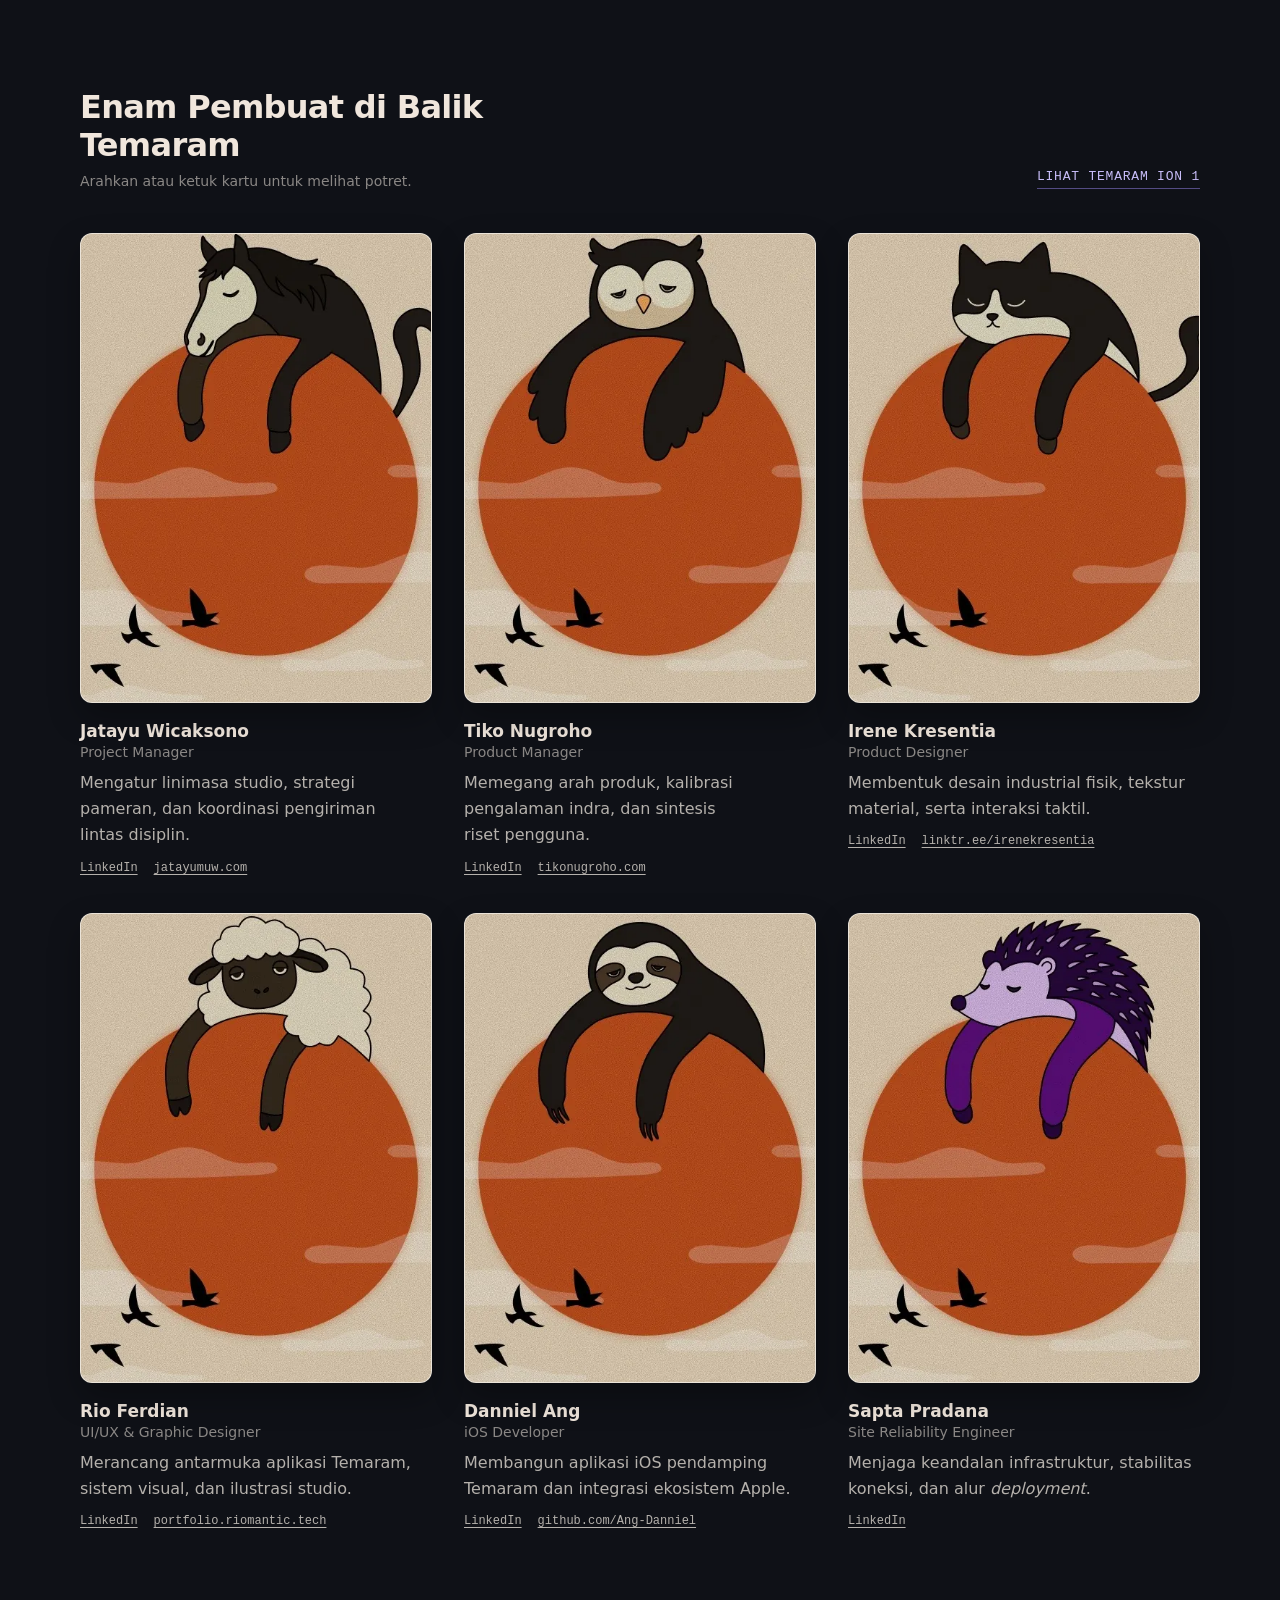
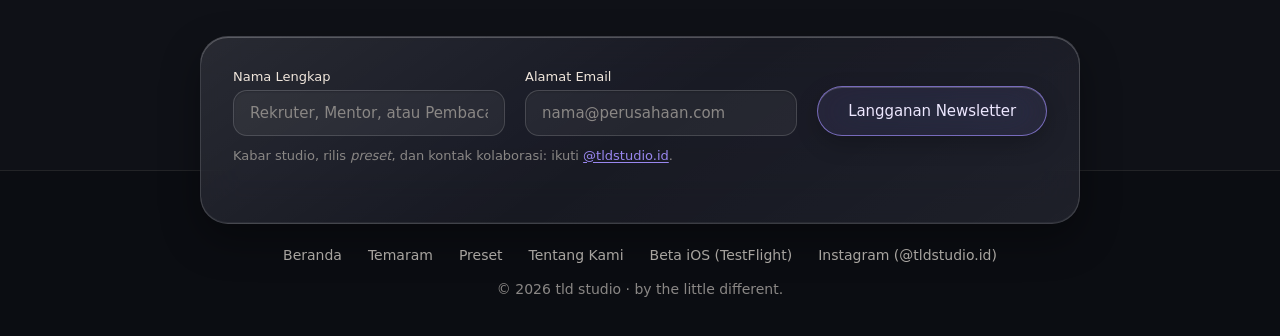
==== commit d35f1e6b: "Unify CTAs to purple with satin primary and luminous hairline ghost buttons" ====
--- a/about.html
+++ b/about.html
@@ -12,7 +12,7 @@
   <meta property="og:description" content="Studio hardware taktil dan aplikasi iOS dari Indonesia yang memadukan kriya fisik dan perangkat Matter tertanam.">
   <meta property="og:image" content="https://tldstudio.id/assets/hero-desk-night.jpg">
   <meta name="twitter:card" content="summary_large_image">
-  <link rel="stylesheet" href="styles.css?v=3">
+  <link rel="stylesheet" href="styles.css?v=4">
 </head>
 <body class="theme-night" data-page="about" data-i18n-title="meta.title.about">
   <a class="skip-link" href="#main-content" data-i18n="nav.skip">Langsung ke konten</a>
@@ -251,7 +251,7 @@
             <label for="about-email" data-i18n="footer.emailLabel">Alamat Email</label>
             <input type="email" id="about-email" name="email" placeholder="nama@perusahaan.com" data-i18n-placeholder="footer.studioEmailPlaceholder" autocomplete="email">
           </div>
-          <button type="submit" class="btn-cta footer-submit" data-i18n="footer.submitNewsletter">Langganan Newsletter</button>
+          <button type="submit" class="btn-ghost footer-submit" data-i18n="footer.submitNewsletter">Langganan Newsletter</button>
         </form>
         <p class="form-note" data-i18n-html="footer.noteStudioHtml">Kabar studio, rilis <em>preset</em>, dan kontak kolaborasi: ikuti <a href="https://www.instagram.com/tldstudio.id/" target="_blank" rel="noopener noreferrer">@tldstudio.id</a>.</p>
         <p class="form-status" data-form-status role="status" aria-live="polite"></p>
--- a/styles.css
+++ b/styles.css
@@ -85,10 +85,10 @@
   --ink-primary: #F2ECE4;
   --ink-secondary: #A9A39A;
   --ink-muted: #76716A;
-  --accent: #EFE8DE;
-  --accent-hover: #DFD5C7;
-  --accent-ink: #0B0B0D;
-  --accent-tint: rgba(239, 232, 222, 0.06);
+  --accent: #9987EF;
+  --accent-hover: #AEA0F0;
+  --accent-ink: #0D0E14;
+  --accent-tint: rgba(153, 135, 239, 0.10);
   --amber: #E09648;
   --glass-bg: linear-gradient(145deg, rgba(255, 255, 255, 0.075) 0%, rgba(255, 255, 255, 0.02) 50%, rgba(255, 255, 255, 0.045) 100%), rgba(18, 18, 21, 0.60);
   --glass-bg-card: linear-gradient(145deg, rgba(255, 255, 255, 0.08) 0%, rgba(255, 255, 255, 0.02) 50%, rgba(255, 255, 255, 0.045) 100%), rgba(18, 18, 21, 0.68);
@@ -163,7 +163,7 @@
 input:focus-visible,
 select:focus-visible,
 [tabindex="0"]:focus-visible {
-  outline: 2px solid var(--accent);
+  outline: 2px solid #C8BDF8;
   outline-offset: 3px;
 }
 
@@ -172,15 +172,8 @@
 }
 
 .maker-media:focus-visible {
-  outline: 2px solid var(--accent);
+  outline: 2px solid #C8BDF8;
   outline-offset: 4px;
-}
-
-.bridge-card.is-studio-register a:focus-visible,
-body.theme-night:not([data-page="presets"]):not([data-page="about"]) .footer-base a:focus-visible,
-body.theme-night:not([data-page="presets"]):not([data-page="about"]) .footer-base button:focus-visible,
-body.theme-night:not([data-page="presets"]):not([data-page="about"]) .footer-form-card button:focus-visible {
-  outline-color: #C24B1E;
 }
 
 /* Header & Hero */
@@ -395,34 +388,78 @@
 }
 
 .lang-btn[aria-pressed="true"] {
-  background-color: var(--accent);
-  color: var(--accent-ink);
-}
-
+  background-color: var(--glass-active-pill);
+  color: var(--ink-primary);
+  box-shadow: inset 0 1px 0 rgba(255, 255, 255, 0.22);
+}
+
+/* Tier 1: Primary Satin Purple CTA */
 .btn-cta {
   display: inline-flex;
   align-items: center;
   justify-content: center;
   padding: 12px 26px;
-  background-color: var(--accent);
-  color: var(--accent-ink);
-  border: 1px solid transparent;
+  background: linear-gradient(180deg, #ABA0F5 0%, #8C78E8 100%);
+  color: #0D0E14;
+  border: 1px solid rgba(255, 255, 255, 0.28);
   border-radius: 999px;
   font-family: var(--font-sans);
   font-size: 15px;
   font-weight: 600;
+  letter-spacing: -0.005em;
   text-decoration: none;
   cursor: pointer;
   white-space: nowrap;
-  box-shadow: 0 8px 22px rgba(0, 0, 0, 0.22), inset 0 1px 0 rgba(255, 255, 255, 0.36), inset 0 -1px 0 rgba(0, 0, 0, 0.12);
-  transition: background-color 0.2s ease, transform 0.2s ease, box-shadow 0.2s ease;
+  box-shadow: 0 10px 26px rgba(153, 135, 239, 0.22), inset 0 1px 0 rgba(255, 255, 255, 0.42), inset 0 -1px 0 rgba(13, 14, 20, 0.16);
+  transition: background 0.2s ease, transform 0.18s ease, box-shadow 0.2s ease, border-color 0.2s ease;
 }
 
 .btn-cta:hover,
 .btn-cta:focus-visible {
-  background-color: var(--accent-hover);
+  background: linear-gradient(180deg, #B6ACF8 0%, #9987EF 100%);
+  border-color: rgba(255, 255, 255, 0.40);
   transform: translateY(-1px);
-  box-shadow: 0 10px 26px rgba(0, 0, 0, 0.28), inset 0 1px 0 rgba(255, 255, 255, 0.44), inset 0 -1px 0 rgba(0, 0, 0, 0.12);
+  box-shadow: 0 12px 30px rgba(153, 135, 239, 0.30), inset 0 1px 0 rgba(255, 255, 255, 0.50), inset 0 -1px 0 rgba(13, 14, 20, 0.14);
+}
+
+.btn-cta:active {
+  transform: translateY(0.5px);
+}
+
+/* Tier 2: Luminous Hairline Purple Ghost/Glass CTA */
+.btn-ghost {
+  display: inline-flex;
+  align-items: center;
+  justify-content: center;
+  padding: 12px 26px;
+  border-radius: 999px;
+  border: 1px solid rgba(153, 135, 239, 0.72);
+  background: rgba(153, 135, 239, 0.08);
+  -webkit-backdrop-filter: var(--glass-blur);
+  backdrop-filter: var(--glass-blur);
+  color: #EDE8FF;
+  font-family: var(--font-sans);
+  font-size: 15px;
+  font-weight: 500;
+  letter-spacing: -0.005em;
+  text-decoration: none;
+  cursor: pointer;
+  white-space: nowrap;
+  box-shadow: inset 0 1px 0 rgba(235, 229, 255, 0.22), 0 8px 22px rgba(0, 0, 0, 0.24);
+  transition: border-color 0.22s ease, color 0.22s ease, background-color 0.22s ease, box-shadow 0.22s ease, transform 0.18s ease;
+}
+
+.btn-ghost:hover,
+.btn-ghost:focus-visible {
+  background-color: rgba(153, 135, 239, 0.18);
+  border-color: #AEA0F0;
+  color: #FFFFFF;
+  transform: translateY(-1px);
+  box-shadow: 0 0 24px rgba(153, 135, 239, 0.24), inset 0 1px 0 rgba(235, 229, 255, 0.34);
+}
+
+.btn-ghost:active {
+  transform: translateY(0.5px);
 }
 
 .btn-cta-lg {
@@ -815,15 +852,17 @@
   letter-spacing: 0.06em;
   text-transform: uppercase;
   text-decoration: none;
-  color: var(--accent);
-  border-bottom: 1px solid var(--border-strong);
+  color: #C8BDF8;
+  border-bottom: 1px solid rgba(153, 135, 239, 0.50);
   padding-bottom: 4px;
   white-space: nowrap;
+  transition: color 0.2s ease, border-bottom-color 0.2s ease;
 }
 
 .section-action:hover,
 .section-action:focus-visible {
-  border-bottom-color: var(--accent);
+  color: #EDE8FF;
+  border-bottom-color: #9987EF;
 }
 
 .card-grid {
@@ -1201,18 +1240,18 @@
   justify-content: center;
   padding: 12px 24px;
   border-radius: 999px;
-  border: 1px solid var(--glass-border-strong);
-  background: var(--glass-bg-subtle);
+  border: 1px solid rgba(153, 135, 239, 0.72);
+  background: rgba(153, 135, 239, 0.08);
   -webkit-backdrop-filter: var(--glass-blur);
   backdrop-filter: var(--glass-blur);
-  color: var(--ink-primary);
+  color: #EDE8FF;
   font-family: var(--font-sans);
   font-size: 15px;
   font-weight: 500;
   cursor: pointer;
   text-decoration: none;
-  box-shadow: var(--glass-pill-shadow);
-  transition: border-color 0.25s ease, color 0.25s ease, background 0.25s ease, box-shadow 0.25s ease, transform 0.2s ease;
+  box-shadow: inset 0 1px 0 rgba(235, 229, 255, 0.22), 0 8px 22px rgba(0, 0, 0, 0.24);
+  transition: border-color 0.25s ease, color 0.25s ease, background-color 0.25s ease, box-shadow 0.25s ease, transform 0.18s ease;
 }
 
 .btn-outline.is-playing {
@@ -1224,9 +1263,15 @@
 
 .btn-outline:hover,
 .btn-outline:focus-visible {
-  border-color: var(--accent);
-  color: var(--accent);
+  border-color: #AEA0F0;
+  background-color: rgba(153, 135, 239, 0.18);
+  color: #FFFFFF;
   transform: translateY(-1px);
+  box-shadow: 0 0 24px rgba(153, 135, 239, 0.24), inset 0 1px 0 rgba(235, 229, 255, 0.34);
+}
+
+.btn-outline:active {
+  transform: translateY(0.5px);
 }
 
 /* Surprise /anatomy Studio Room Backdrop (Hidden until Preview is ON) */
@@ -1427,15 +1472,16 @@
 }
 
 .card-links a {
-  color: var(--accent);
+  color: var(--ink-secondary);
   font-weight: 500;
   text-decoration: underline;
   text-underline-offset: 3px;
+  transition: color 0.2s ease;
 }
 
 .card-links a:hover,
 .card-links a:focus-visible {
-  color: var(--accent-hover);
+  color: #C8BDF8;
 }
 
 /* Bridge Section */
@@ -1450,8 +1496,10 @@
 }
 
 .bridge-card {
-  background-color: var(--bg-elevated);
-  border: 1px solid var(--border-strong);
+  background: var(--glass-bg-card);
+  -webkit-backdrop-filter: var(--glass-blur);
+  backdrop-filter: var(--glass-blur);
+  border: 1px solid var(--glass-border);
   border-radius: 24px;
   padding: clamp(24px, 3vw, 36px) clamp(20px, 3vw, 40px);
   display: flex;
@@ -1459,37 +1507,7 @@
   justify-content: space-between;
   gap: clamp(20px, 2.5vw, 32px);
   flex-wrap: wrap;
-}
-
-.bridge-card.is-studio-register {
-  background-color: #FAF8F4;
-  border-color: rgba(24, 22, 20, 0.12);
-  color: #181614;
-  box-shadow: 0 20px 48px rgba(15, 17, 23, 0.16), inset 0 1px 0 rgba(255, 255, 255, 0.92);
-}
-
-.bridge-card.is-studio-register .bridge-kicker {
-  color: #C24B1E;
-}
-
-.bridge-card.is-studio-register h2 {
-  color: #181614;
-  font-family: var(--font-display);
-  font-weight: 700;
-  letter-spacing: -0.022em;
-}
-
-.bridge-card.is-studio-register p {
-  color: #4B453F;
-}
-
-.bridge-card.is-studio-register .btn-cta {
-  background-color: #C24B1E;
-  color: #FAF8F4;
-}
-
-.bridge-card.is-studio-register .btn-cta:hover {
-  background-color: #A63D16;
+  box-shadow: var(--glass-shadow);
 }
 
 .bridge-copy {
@@ -1541,7 +1559,7 @@
   border-radius: 50%;
   object-fit: cover;
   object-position: center top;
-  border: 2px solid #F2EFE9;
+  border: 2px solid #161822;
   margin-left: -10px;
 }
 
@@ -1722,87 +1740,6 @@
   font-size: 14px;
   font-weight: 400;
   color: var(--ink-muted);
-}
-
-/* Night-to-Studio-Paper dusk transition & shared tld studio footer across dark narrative pages */
-body.theme-night:not([data-page="presets"]):not([data-page="about"]) .bridge-section {
-  padding: clamp(64px, 7vw, 104px) 0 clamp(32px, 3.5vw, 48px);
-  background: linear-gradient(
-    to bottom,
-    #0F1117 0%,
-    #1B1A1F 24%,
-    #463F3A 46%,
-    #A89E92 68%,
-    #E3DCD2 86%,
-    #F2EFE9 100%
-  );
-}
-
-body.theme-night:not([data-page="presets"]):not([data-page="about"]) .site-footer {
-  margin-top: 0;
-  padding-top: clamp(24px, 3vw, 40px);
-  background-color: #F2EFE9;
-}
-
-body.theme-night:not([data-page="presets"]):not([data-page="about"]) .footer-form-card {
-  background: linear-gradient(145deg, rgba(255, 255, 255, 0.11) 0%, rgba(255, 255, 255, 0.02) 50%, rgba(255, 255, 255, 0.055) 100%), rgba(24, 22, 20, 0.86);
-  border-color: rgba(255, 255, 255, 0.14);
-  color: #FAF8F4;
-  box-shadow: 0 18px 40px rgba(24, 22, 20, 0.20), inset 0 1px 0 rgba(255, 255, 255, 0.22);
-}
-
-body.theme-night:not([data-page="presets"]):not([data-page="about"]) .footer-form-card .form-field input {
-  background-color: rgba(250, 248, 244, 0.94);
-  color: #181614;
-  border-color: rgba(255, 255, 255, 0.34);
-}
-
-body.theme-night:not([data-page="presets"]):not([data-page="about"]) .footer-form-card .form-field input::placeholder {
-  color: #6E675F;
-}
-
-body.theme-night:not([data-page="presets"]):not([data-page="about"]) .footer-form-card .form-field input:focus {
-  outline-color: #C24B1E;
-}
-
-body.theme-night:not([data-page="presets"]):not([data-page="about"]) .footer-form-card .footer-submit {
-  background-color: #C24B1E;
-  color: #FAF8F4;
-}
-
-body.theme-night:not([data-page="presets"]):not([data-page="about"]) .footer-form-card .footer-submit:hover,
-body.theme-night:not([data-page="presets"]):not([data-page="about"]) .footer-form-card .footer-submit:focus-visible {
-  background-color: #A63D16;
-}
-
-body.theme-night:not([data-page="presets"]):not([data-page="about"]) .footer-form-card .form-note {
-  color: #CFC8BE;
-}
-
-body.theme-night:not([data-page="presets"]):not([data-page="about"]) .footer-form-card .form-note a {
-  color: #F4A27E;
-}
-
-body.theme-night:not([data-page="presets"]):not([data-page="about"]) .footer-form-card .form-status {
-  color: #F2EFE9;
-}
-
-body.theme-night:not([data-page="presets"]):not([data-page="about"]) .footer-base {
-  background-color: #E5DEC9;
-  border-top: 1px solid rgba(24, 22, 20, 0.12);
-}
-
-body.theme-night:not([data-page="presets"]):not([data-page="about"]) .footer-links {
-  color: #4B453F;
-}
-
-body.theme-night:not([data-page="presets"]):not([data-page="about"]) .footer-links a:hover,
-body.theme-night:not([data-page="presets"]):not([data-page="about"]) .footer-links a:focus-visible {
-  color: #C24B1E;
-}
-
-body.theme-night:not([data-page="presets"]):not([data-page="about"]) .footer-copy {
-  color: #6E675F;
 }
 
 /* Adaptive Breakpoints */
@@ -2083,8 +2020,13 @@
 @media (prefers-reduced-motion: reduce) {
   .btn-cta:hover,
   .btn-cta:focus-visible,
+  .btn-cta:active,
+  .btn-ghost:hover,
+  .btn-ghost:focus-visible,
+  .btn-ghost:active,
   .btn-outline:hover,
   .btn-outline:focus-visible,
+  .btn-outline:active,
   .hi-card-link:hover,
   .hi-card-link:focus-visible,
   .hi-card-link:hover .card-media > img,
